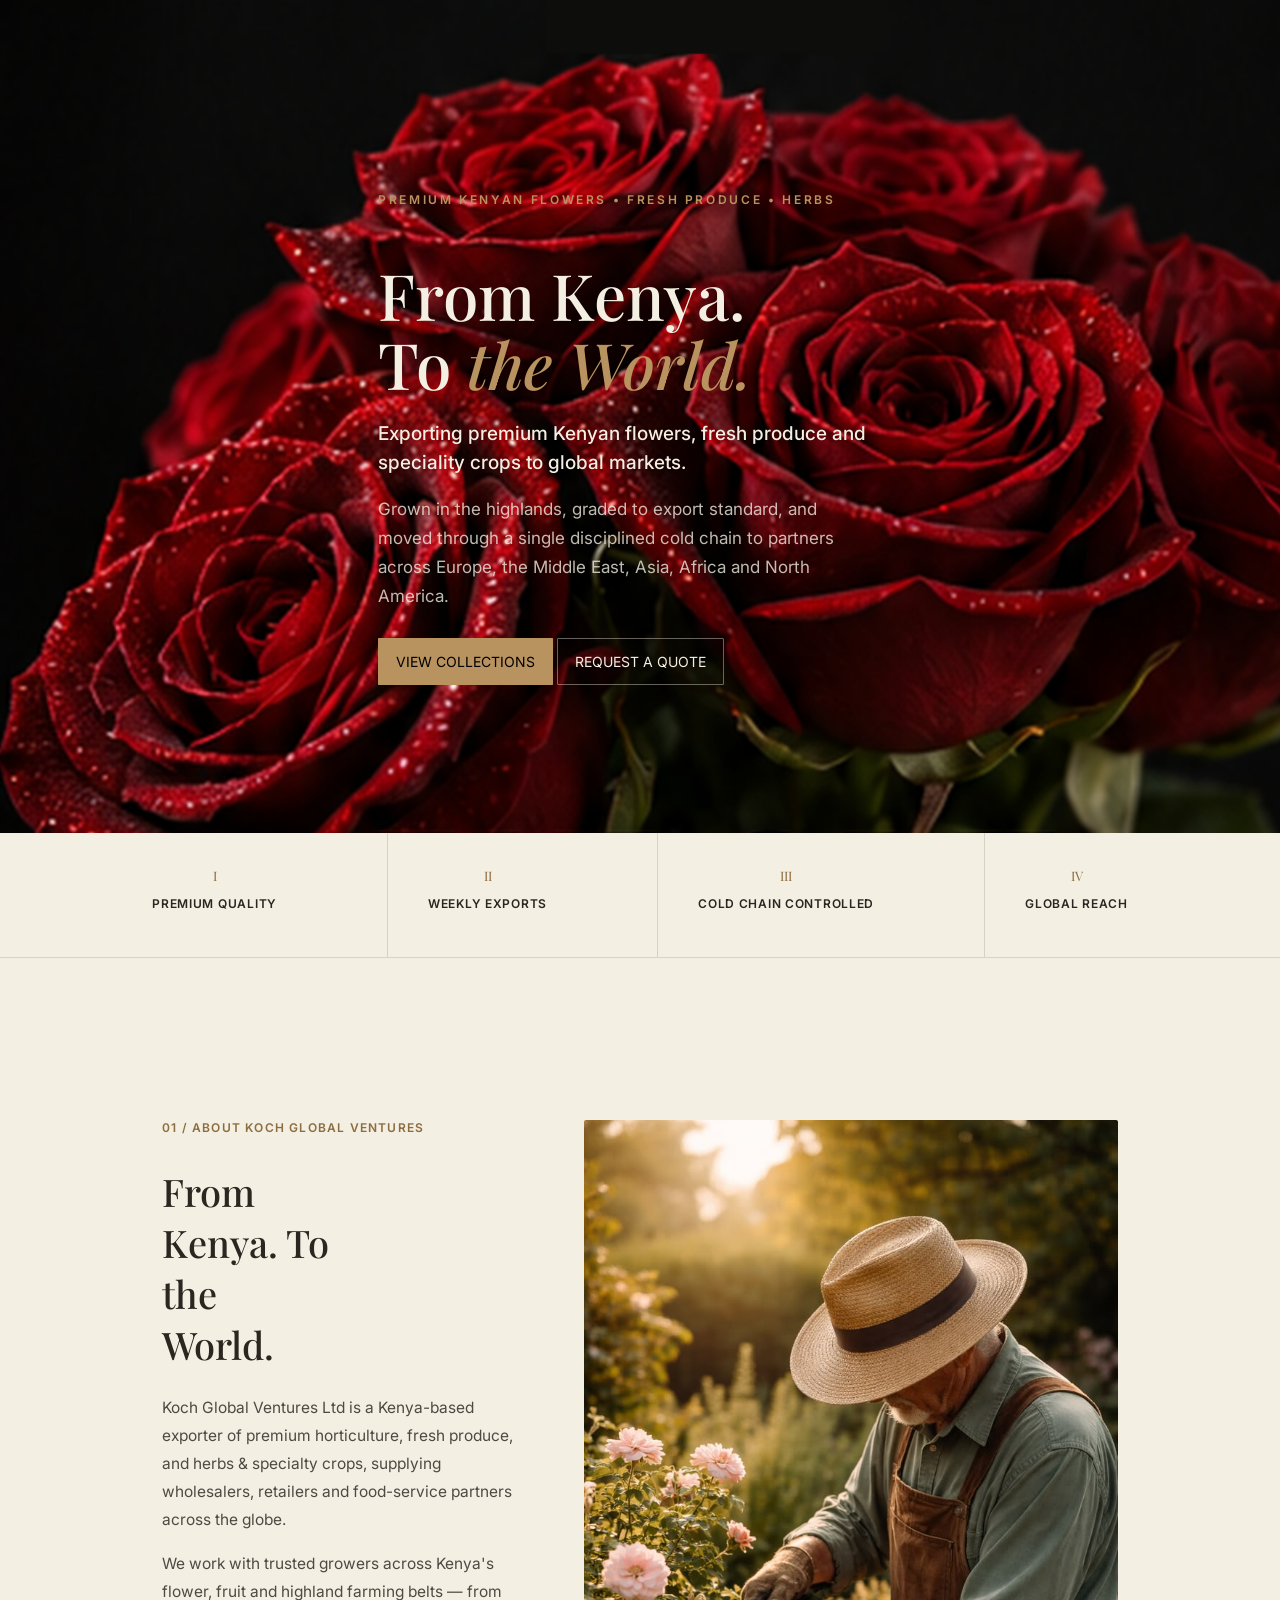
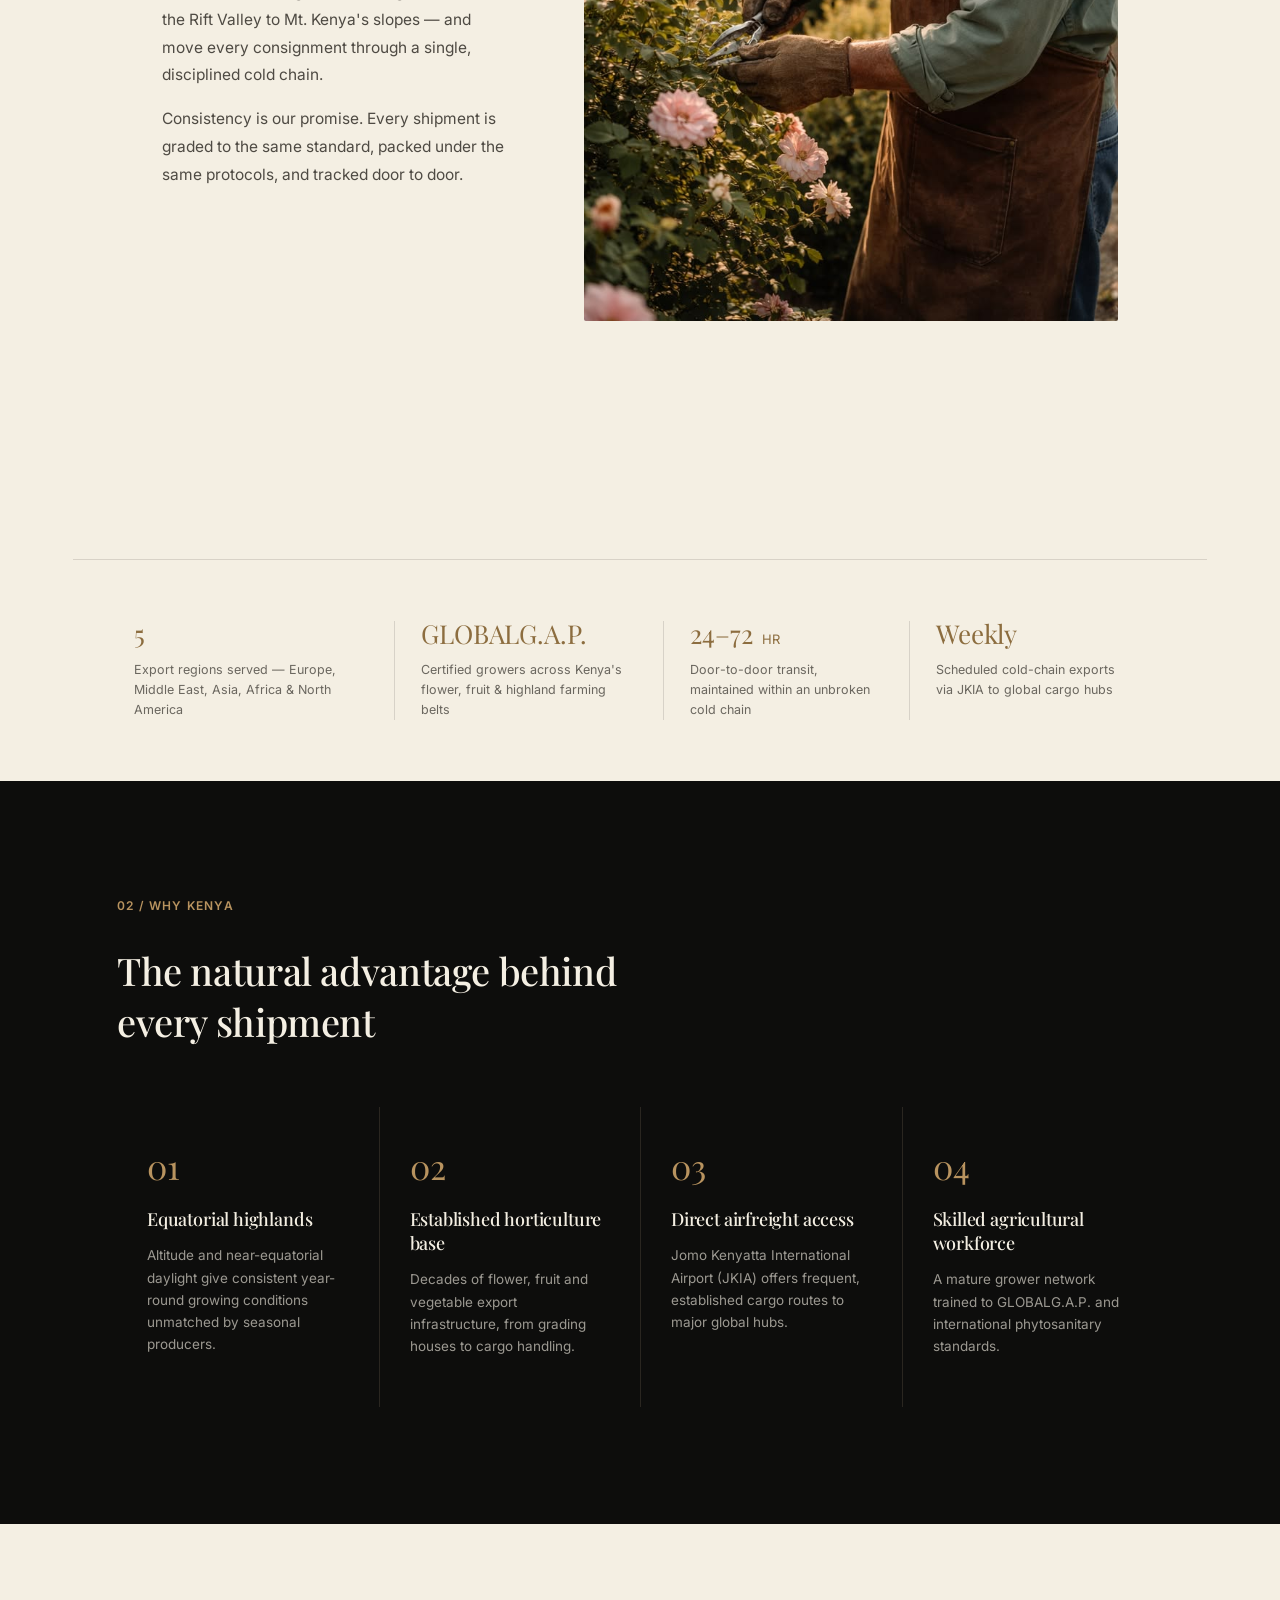
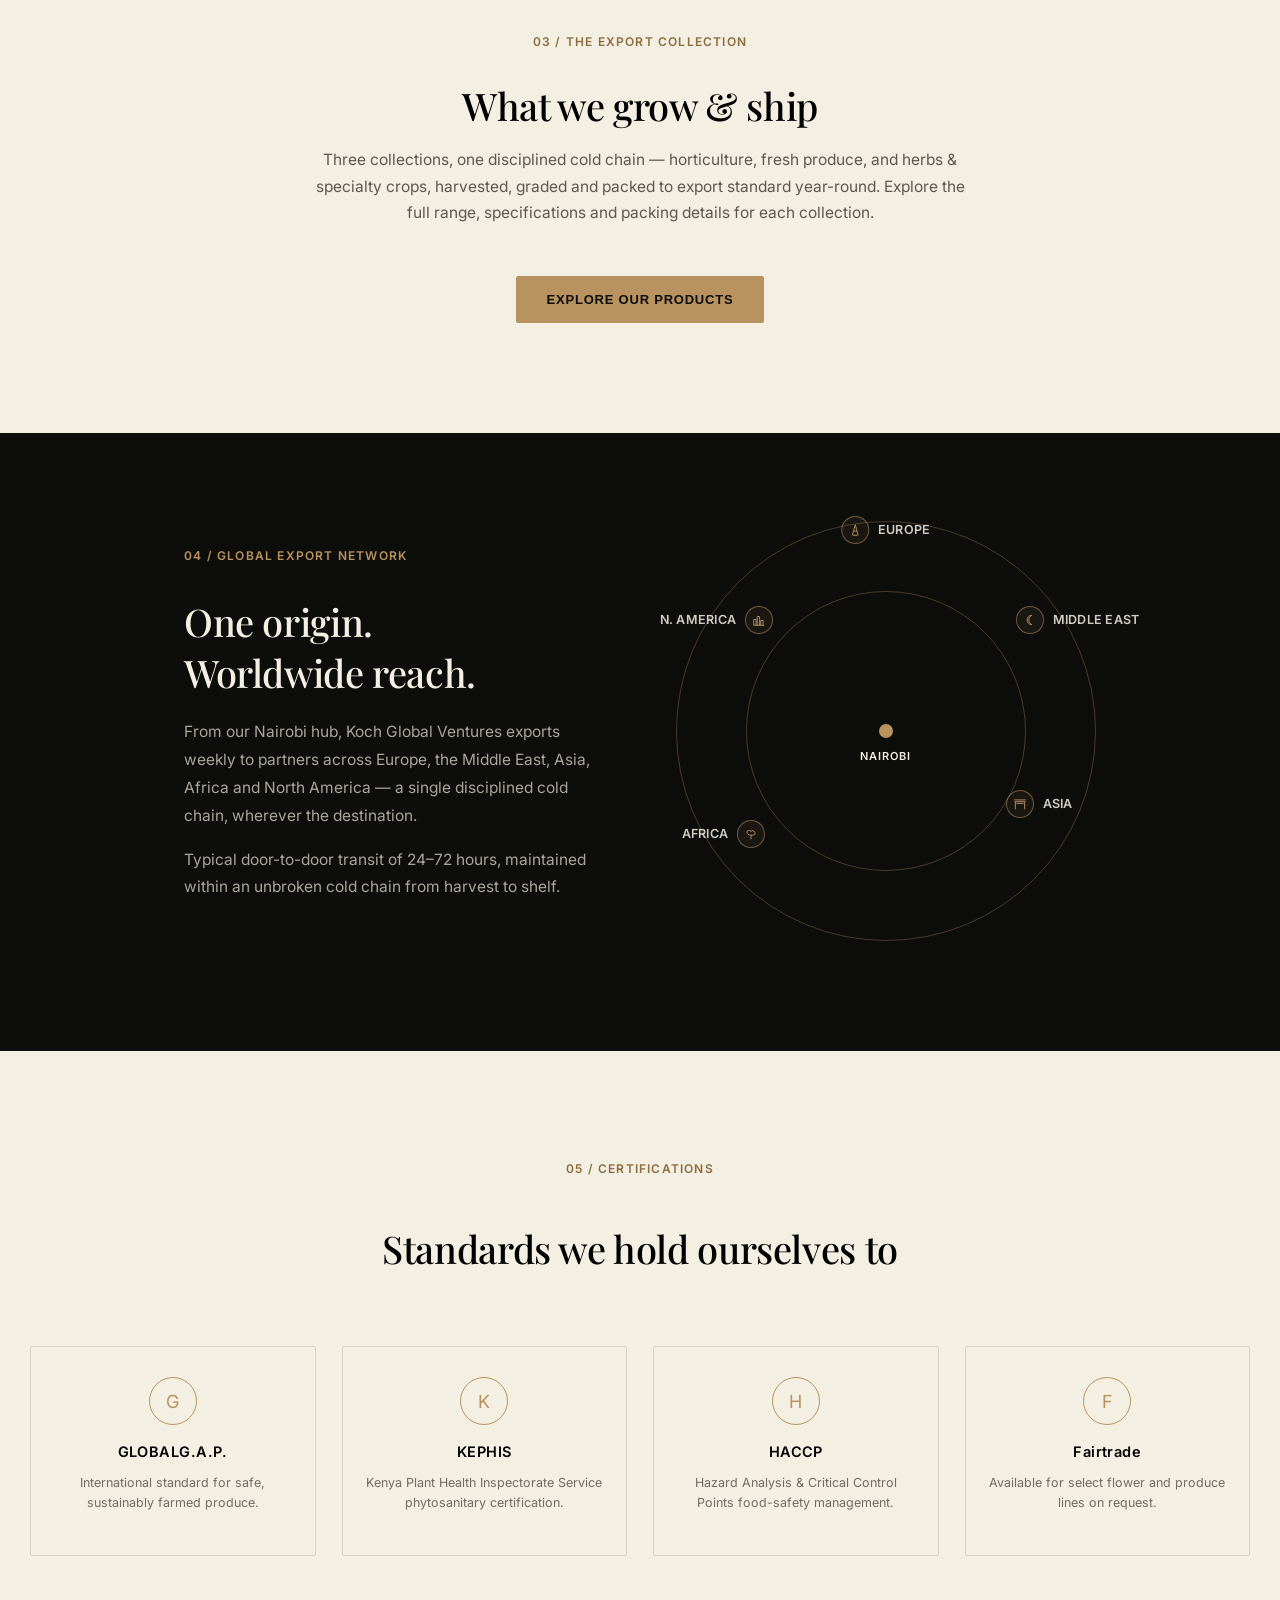
==== index.html @ 509aa8a8 "feat : making section six of the home page adaptive" ====
<!DOCTYPE html>
<html lang="en">
<head>
    <meta charset="UTF-8">
    <meta name="viewport" content="width=device-width, initial-scale=1.0">
    <link rel="preconnect" href="https://fonts.googleapis.com">
    <link href="https://fonts.googleapis.com/css2?family=Playfair+Display:ital,wght@0,400;0,500;0,600;1,400&family=Inter:wght@400;500;600&display=swap" rel="stylesheet">
    <link rel="stylesheet" href="./Sections/HomePageStyles/sectionone.css"/>
    <link rel="stylesheet" href="./Sections/HomePageStyles/sectiontwo.css"/>
    <link rel="stylesheet" href="./Sections/HomePageStyles/sectionthree.css"/>
    <link rel="stylesheet" href="./Sections/HomePageStyles/sectionfour.css"/>
    <link rel="stylesheet" href="./Sections/HomePageStyles/sectionfive.css"/>
    <link rel="stylesheet" href="./Sections/HomePageStyles/sectionsix.css"/>
    <link rel="stylesheet" href="./Sections/HomePageStyles/sectionseven.css"/>
    <link rel="stylesheet" href="./Sections/HomePageStyles/header.css"/>
    <link rel="stylesheet" href="./index.css"/>
    <link rel="icon" type="image/png" href="./Icons/koch_logo.png"/>
    <title>Koch Global Ventures</title>
</head>
<body>
        <!-- <header class="nav-head">
            <div class="nav-header">            
                <div class="nav-title">
                    <img src="./Icons/koch_logo.png" alt="">
                    <span>Koch Global Ventures</span>
                </div>
                
                <nav class="nav-links">
                    <a href="#about">About</a>
                    <a href="">Products</a>
                    <a href="#certifications">Certifications</a>
                    <a href="#contacts">Contact</a>
                </nav>
                <a href="#contact" class="nav-cta">Get in touch</a>
            </div>
        </header> -->
        <section class="section-one" id="about">
            <div class="section-one-intro"  style="background-image: url('./Icons/intro.png');
                background-repeat: no-repeat;background-size: cover; backdrop-filter: blur(10px);"
            >
                <div class="centre-intro-her">                  
                    <div>
                        <p class="description">PREMIUM KENYAN FLOWERS <span>&bull;</span> FRESH PRODUCE <span>&bull;</span> HERBS</p>
                    </div>
                    <div>
                        <h1 class="kenya-world">From Kenya. To <span>the World.</span></h1>
                    </div>
                    <div>
                        <p class="hero-tagline">Exporting premium Kenyan flowers, fresh produce and speciality crops to global markets.</p>
                    </div>
                    <div>
                        <p class="grown-highlands">Grown in the highlands, graded to export standard, and moved through a single disciplined cold chain to partners 
                            across Europe, the Middle East, Asia, Africa and North America.</p>
                    </div>
                    <div>
                        <a class="view-collection" href="./Collection/collection.html">view collections</a>
                        <a class="request-qoute" href="#contacts">request a quote</a>
                    </div>
                </div>
            </div>
            <div class="ventures">
                <div class="ventures-item">
                    <span>I</span>
                    <p>premium quality</p>
                </div>
                
                <div class="ventures-item">
                    <span>II</span>
                    <p>weekly exports</p>
                </div>
                
                <div class="ventures-item">
                    <span>III</span>
                    <p>cold chain controlled</p>
                </div>
                
                <div class="ventures-item">
                    <span>IV</span>
                    <p>global reach</p>
                </div>
            </div>
        </section> 
        
        <section class="section-two">
            <div class="section-two-about">
                <div>
                    <div class="koch-global">01 / ABOUT KOCH GLOBAL VENTURES</div>
                    <h2 class="to-keny-and-world">From Kenya. To the World.</h2>
                    <p class="about-koch">Koch Global Ventures Ltd is a Kenya-based exporter of premium horticulture, fresh produce, and herbs 
                        & specialty crops, supplying wholesalers, retailers and food-service partners across the globe.</p>
                    <p class="about-koch">We work with trusted growers across Kenya's flower, fruit and highland farming belts — from the 
                        Rift Valley to Mt. Kenya's slopes — and move every consignment through a single, disciplined cold chain.</p>
                    <p class="about-koch">Consistency is our promise. Every shipment is graded to the same standard, packed under the same protocols, 
                        and tracked door to door.</p>
                </div>
                <div class="farmer-image">
                    <img src="./Icons/gardener.png" alt="">
                </div>
            </div>
            <div class="section-two-why-kenya">
                <div class="about-item">
                    <span class="number">5</span>
                    <p>Export regions served — Europe, Middle East, Asia, Africa & North America</p>
                </div>
                <div class="about-item">
                    <span class="number">GLOBALG.A.P.</span>
                    <p>Certified growers across Kenya's flower, fruit & highland farming belts</p>
                </div>
                <div class="about-item">
                    <span class="number">24–72 <small>HR</small></span>
                    <p>Door-to-door transit, maintained within an unbroken cold chain</p>
                </div>
                <div class="about-item">
                    <span class="number">Weekly</span>
                    <p>Scheduled cold-chain exports via JKIA to global cargo hubs</p>
                </div>
                <div></div>
            </div>
        </section>

        <section class="section-three">
            <div class="section-three-div">            
                <div class="section-black-one">
                    <div>02 / Why Kenya</div>
                    <h2 class="natural-development">The natural advantage behind every shipment</h2>
                </div>
                <div class="section-black-two">
                    <div class="location-and-items">
                        <div>01</div>
                        <h3>Equatorial highlands</h3>
                        <p>Altitude and near-equatorial daylight give consistent year-round growing conditions unmatched by seasonal producers.</p>
                    </div>
                    
                    <div class="location-and-items">
                        <div>02</div>
                        <h3>Established horticulture base</h3>
                        <p>Decades of flower, fruit and vegetable export infrastructure, from grading houses to cargo handling.</p>
                    </div>
                    
                    <div class="location-and-items">
                        <div>03</div>
                        <h3>Direct airfreight access</h3>
                        <p>Jomo Kenyatta International Airport (JKIA) offers frequent, established cargo routes to major global hubs.</p>
                    </div>
                    
                    <div class="location-and-items">
                        <div>04</div>
                        <h3>Skilled agricultural workforce</h3>
                        <p>A mature grower network trained to GLOBALG.A.P. and international phytosanitary standards.</p>
                    </div>
                </div>
            </div>
        </section>

        <section class="section-four">
            <div class="wrap-four">
                <div>03 / The Export Collection</div>
                <h2>What we grow & ship</h2>
                <p>Three collections, one disciplined cold chain — horticulture, fresh produce, 
                    and herbs & specialty crops, harvested, graded and packed to export standard 
                    year-round. Explore the full range, specifications and packing details 
                    for each collection.</p>
                    
                <button><a href="">explore our products</a></button>
            </div>
        </section>

        <section class="section-five">
            <div class="reach-grid">
                <div class="section-five-part-one">
                    <span>04 / Global Export Network</span>
                    <h2>One origin. Worldwide reach.</h2>
                    <p>From our Nairobi hub, Koch Global Ventures exports weekly to partners across Europe, 
                        the Middle East, Asia, Africa and North America — a single disciplined cold chain, 
                        wherever the destination.</p>
                    <p>Typical door-to-door transit of 24–72 hours, maintained within an unbroken cold 
                        chain from harvest to shelf.</p>
                </div>
                <div class="map-wrap">
                    <div class="map-ring r1"></div>
                    <div class="map-ring r2"></div>
                    <div class="map-hub"></div>
                    <div class="map-hub-label">NAIROBI</div>
                    <div class="map-node" style="top:-5px;left:210px;transform:translateX(-50%);">
                    <span class="ricon"><svg viewBox="0 0 24 24"><path d="M12 3 L7 21 M12 3 L17 21 M9 14 H15 M8 21 H16"/></svg></span>
                    <span>Europe</span>
                    </div>
                    <div class="map-node" style="top:85px;left:340px;">
                    <span class="ricon"><svg viewBox="0 0 24 24"><path d="M15 4a8 8 0 1 0 0 16c-3-1.5-5-4.7-5-8s2-6.5 5-8z"/></svg></span>
                    <span>Middle East</span>
                    </div>
                    <div class="map-node" style="top:269px;left:330px;">
                    <span class="ricon"><svg viewBox="0 0 24 24"><path d="M3 8h18 M4 8v13 M20 8v13 M2 5h20 M6 11h12"/></svg></span>
                    <span>Asia</span>
                    </div>
                    <div class="map-node" style="top:299px;left:6px;flex-direction:row-reverse;">
                    <span class="ricon"><svg viewBox="0 0 24 24"><path d="M12 21v-7 M12 14c-4 0-7-2-7-5s3-4 7-2c4-2 7 1 7 4s-3 3-7 3z"/></svg></span>
                    <span>Africa</span>
                    </div>
                    <div class="map-node" style="top:85px;left:-16px;flex-direction:row-reverse;">
                    <span class="ricon"><svg viewBox="0 0 24 24"><path d="M3 21V11h4v10 M9 21V6h4v15 M15 21V13h4v8 M3 21h18"/></svg></span>
                    <span>N. America</span>
                    </div>
                </div>
                <div class="map-wrap-picture">
                    <img src="./Icons/earth.png" alt="" class="map-wrap">
                </div>
            </div>
        </section>

        <section class="section-six" id="certifications">
            <div class="section-six-wrapper">            
                <div class="certifications">05 / Certifications</div>
                <h2>Standards we hold ourselves to</h2>
                <div class="gkhf">
                    <div class="gkhf-item">
                        <div>G</div>
                        <h3>GLOBALG.A.P.</h3>
                        <p>International standard for safe, 
                            sustainably farmed produce.</p>
                    </div>

                    <div class="gkhf-item">
                        <div>K</div>
                        <h3>KEPHIS</h3>
                        <p>Kenya Plant Health Inspectorate 
                            Service phytosanitary certification.</p>
                    </div>

                    <div class="gkhf-item">
                        <div>H</div>
                        <h3>HACCP</h3>
                        <p>Hazard Analysis & Critical Control 
                            Points food-safety management.</p>
                        </div>

                    <div class="gkhf-item">
                        <div>F</div>
                        <h3>Fairtrade</h3>
                        <p>Available for select flower and 
                            produce lines on request.</p>
                    </div>
                </div>
            </div>
        </section>

        <!-- <section class="section-seven" id="contacts">
            <div class="footer">
                <div class="footer-title">Koch Global Ventures Ltd</div>
                <h2>Let's build a reliable route to your shelf.</h2>
                <p>For pricing, sample orders, or to set up a standing weekly shipment of flowers, fresh 
                    produce or herbs, get in touch with our global export desk.</p>
                <div class="email-phone-office">
                    <div class="epo-item">
                        <span>Email</span>
                        <a href="mailto:logistics@kochgv.com">logistics@kochgv.com</a>
                    </div>
                                        
                    <div class="epo-item">
                        <span>Phone</span>
                        <a href="tel:+254 733 774577">+254 733 774577</a>
                    </div>
                                        
                    <div class="epo-item">
                        <span>Office</span>
                        <a href="https://maps.google.com/maps?q=Nairobi,Kenya" target="_blank">Nairobi, Kenya</a>
                    </div>
                </div>

                <div class="form-entry-footer">
                    <form action="" id="enquiryForm" class="form-filling">
                        <div class="quick-enquiry">QUICK ENQUIRY</div>
                        <div class="form-input">
                            <div>                           
                                <div class="input-data"><input type="text" placeholder="Full name"/></div>
                                <div class="input-data"><input type="text" placeholder="Company"/></div>
                            </div>
                            <div>                            
                                <div class="input-data"><input type="text" placeholder="Email address"/></div>
                                <div class="input-data"><input type="text" placeholder="Product of interest"/></div>
                            </div>
                        </div>
                        <textarea name="" id="" 
                            placeholder="Tell us what you're looking to order — product, volume, destination..."
                        ></textarea>
                        <div><button type="button">send enquiry</button></div>
                    </form>
                </div>

                <div class="social-row">
                    <a href="https://instagram.com/kochglobalventures" aria-label="Instagram" target="_blank" rel="noopener">
                        <svg viewBox="0 0 24 24"><rect x="3" y="3" width="18" height="18" rx="5"/><circle cx="12" cy="12" r="4"/><circle cx="17.2" cy="6.8" r="0.6" fill="currentColor" stroke="none"/></svg>
                    </a>
                    <a href="https://linkedin.com/company/kochglobalventures" aria-label="LinkedIn" target="_blank" rel="noopener">
                        <svg viewBox="0 0 24 24"><rect x="3" y="3" width="18" height="18" rx="2"/><line x1="7.5" y1="10" x2="7.5" y2="17"/><circle cx="7.5" cy="6.8" r="0.9" fill="currentColor" stroke="none"/><path d="M11.5 17v-4.2c0-1.6 1-2.6 2.4-2.6 1.3 0 2.1.9 2.1 2.6V17"/></svg>
                    </a>
                    <a href="https://facebook.com/kochglobalventures" aria-label="Facebook" target="_blank" rel="noopener">
                        <svg viewBox="0 0 24 24"><circle cx="12" cy="12" r="9"/><path d="M14 8.5h-1.5c-1 0-1.5.5-1.5 1.5V11H14l-.4 2.4h-1.6V20"/></svg>
                    </a>
                    <a href="https://wa.me/254733774577" aria-label="WhatsApp" target="_blank" rel="noopener">
                        <svg viewBox="0 0 24 24"><path d="M7 17l-1.2 3L9 19c1 .5 2 .8 3 .8 4.4 0 8-3.6 8-8s-3.6-8-8-8-8 3.6-8 8c0 1.5.4 2.8 1.2 4z"/><path d="M9 8.7c0-.4.3-.7.7-.7h.6c.3 0 .5.2.6.4l.5 1.4c.1.3 0 .5-.1.7l-.5.6c-.1.1-.1.3 0 .4.4.8 1.2 1.6 2 2 .1.1.3.1.4 0l.6-.5c.2-.1.4-.2.7-.1l1.4.5c.2.1.4.3.4.6v.6c0 .4-.3.7-.7.7-3 0-6.6-3.5-6.6-6.6z" fill="currentColor" stroke="none"/></svg>
                    </a>
                </div>

                <div class="footer-ending">
                    <div class="flogo">
                        <img src="./Icons/koch_logo.png" alt="KGV logo">
                        <span>KOCH GLOBAL VENTURES LTD</span>
                    </div>
                    <span>From Kenya. To the World.</span>
                </div>
            </div>
        </section> -->
</body>
</html>
---- Sections/HomePageStyles/sectionone.css ----
.description {
    color: #B8935F;
    font-size: 12px;
    font-weight: 600;
    letter-spacing: 0.22em;
    text-transform: uppercase;
    margin-bottom: 22px;
    font-family: 'Inter', sans-serif;
}

.kenya-world {
    color: #f4efe3;
    font-size: 64px;
    line-height: 1.08;
    font-family: 'Playfair Display', serif;
    font-weight: 500;
    margin-bottom: 22px;
    max-width: 419px;
}
.kenya-world span{
    color: #B8935F;
    font-style: italic;
}

p.hero-tagline{
    font-size: 19px;
    font-weight: 500;
    max-width: 524px;
    margin-bottom: 18px;
    line-height: 1.5;
    color: #f4efe3;
}

.section-one-intro {
    color: white;
    color: white;
    display: flex;
    flex-direction: column;
    align-items: center;
    padding: 180px 0 162px;
    backdrop-filter: blur(10px);
}

.grown-highlands{
    color: rgba(244, 239, 227, 0.78);
    font-size: 17px;
    line-height: 1.7;
    max-width: 482px;
    margin-bottom: 40px;
    font-family: 'Inter', sans-serif;
}

.section-one-intro button{
    padding: 15px 30px;
    font-size: 13px;
    font-weight: 600;
    letter-spacing: 0.06em;
    text-transform: uppercase;
    border-radius: 2px;
    transition: all .2s;
}
.centre-intro-her a{
    text-transform: uppercase;
    font-size: 14px;
    padding-right: 17px;
    padding-left: 17px;
    padding-top: 14px;
    padding-bottom: 14px;
    border-radius: 1px;
}
a.view-collection {
    color: #000;
    background: #B8935F;
    border: 1px solid #B8935F;
}

a.request-qoute {
    color: #f4efe3;
    border: 1px solid rgba(244, 239, 227, 0.4);
    background: transparent;
}
.ventures{
    background: #F4EFE3;
}

.ventures {
    background: #F4EFE3;
    border-bottom: 1px solid rgba(42, 38, 32, 0.14);
    display: flex;
    align-items: center;
    flex-direction: row;
    justify-content: center;
    gap: 70px;
}

.ventures-item{
    padding: 34px 40px;
    text-align: center;
    border-left: 1px solid rgba(42, 38, 32, 0.14);
}
.ventures-item:first-child {
    border-left: none;
}

.ventures-item:last-child {
    /* border-left: none; */
}
.ventures span{
    color: #8C6D3F;
    font-family: 'Playfair Display', serif;
    font-size: 13px;
    display: block;
    margin-bottom: 8px;
}

.ventures p{
    color: #2a2620;
    font-size: 12px;
    font-weight: 600;
    letter-spacing: 0.06em;
    text-transform: uppercase;
}

@media (max-width: 989px){
    .ventures {
        gap: 2px;
    }

    .ventures {
        gap: 2px;
        display: grid;
        grid-template-columns: repeat(2, 1fr);
        border-bottom:none;
    }

    .ventures-item {
        border: 1px solid rgba(42, 38, 32, 0.14);
    }

    .ventures span {
        font-size: 14px;
    }
}

@media (max-width: 862px){
    .section-one-intro{
        padding: 68px 0 86px;
    }

    .kenya-world{
        font-weight: 400;
        font-size: 35px;
    }

    p.hero-tagline{
        font-size: 14px;
        font-weight: 400; 
    }

    .grown-highlands{
        font-size: 14px;
    }

    .description{
        font-size: 12px;
        font-weight: 500;
    }
    
    .centre-intro-her a{
        font-size: 8px;
        padding-right: 11px;
        padding-left: 11px;
        padding-top: 10px;
        padding-bottom: 10px; 
    }

    .ventures-item{
        padding: 17px 23px;
        padding-left: 42px;
    }

    .ventures span{
        margin-bottom: 3px;
    }
    .ventures p{
        font-size: 10px;
        font-weight: 500;
    }
}

@media (max-width:636px){
    .centre-intro-her {
        display: flex;
        flex-direction: column;
        align-items: center;
        max-width: 430px;
    }

    .ventures p {
        font-size: 11px;
    }

    .ventures span {
        font-size: 11px;
    }

    .ventures-item {
        padding: 9px 15px;
        padding-left: 37px;
    }

    p.hero-tagline {
        text-align: center;
    }

    .grown-highlands {
        text-align: center;
    }
}

@media (max-width: 560px) {
    .ventures-item {
        padding: 9px 15px;
        padding-left: 17px;
    }
}
@media (max-width:500px){
    .kenya-world {
        font-size: 23px;
        line-height: 0.08;
        margin-bottom: 16px;
    }

    p.hero-tagline {
        font-size: 10px;
        line-height: 0.5;
    }

    .grown-highlands {
        font-size: 10px;
        margin-bottom: 37px;
    }

    .section-one-intro {
        padding: 49px 0 70px;
    }

    .ventures span {
        font-size: 6px;
    }

    .ventures p {
        font-size: 7px;
    }
}

@media (max-width: 439px){
    .ventures {
        display: grid;
        gap: 2px;
        grid-template-columns: repeat(2, 1fr);
    }

    .ventures-item{
        border-top: 1px solid rgba(42, 38, 32, 0.14);
    }

    .ventures p {
        font-size: 9px;
    }

    .ventures span {
        font-size: 9px;
    }

    .centre-intro-her {
        display: flex;
        flex-direction: column;
        align-items: flex-start;
        max-width: 377px;
    }

    p.hero-tagline {
        text-align: left;
        line-height: 1.5;
    }

    .grown-highlands {
        text-align: left;
    }

    .kenya-world {
        font-size: 25px;
        line-height: 0.08;
        margin-bottom: 21px;
    }

    p.hero-tagline {
        font-size: 13px;
    }

    .grown-highlands {
        font-size: 13px;
        margin-bottom: 38px;
    }

    .centre-intro-her a {
        font-size: 10px;
    }

    .description {
        font-size: 11px;
        text-align: center;
    }
}

@media (max-width:430px){
    .centre-intro-her {
        margin-left: 12px;
    }
}

@media (max-width:394px){
    .centre-intro-her {
        margin-left: 22px;
    }
}

@media (max-width:387px){
    .centre-intro-her {
        margin-right: 17px;
    }
}

@media (max-width:344px){
    .kenya-world{
        text-align: center;
    }

    p.hero-tagline {
        text-align: center;
    }

    .grown-highlands {
        text-align: center;
    }

    .centre-intro-her {
        align-items: center;
    }
}

@media (max-width: 332px){
    .ventures{
        gap: 0;
    }
}

@media (max-width:330px){
    .kenya-world{
        font-size: 20px;
        font-weight: 600;
    }

    .centre-intro-her a {
        font-size: 8px;
    }
}

@media (max-width:328px){
    .ventures-item {
        padding: 3px 14px;
    }
}

@media (max-width:320px){
    .ventures-item {
        padding: 3px 11px;
    }
}

@media (max-width:308px){
    .ventures-item {
        padding: 3px 9px;
    }
}

@media (max-width:300px){
    .ventures-item {
        padding: 3px 6px;
    }
}
---- Sections/HomePageStyles/sectiontwo.css ----
.section-two{
    background: #F4EFE3;
    flex-direction: column;
    align-items: center;
    display: flex;
} 
 .koch-global{
    font-family: 'Inter', sans-serif;
    font-size: 12px;
    font-weight: 600;
    letter-spacing: 0.1em;
    color: #8c6d3f;
    margin-bottom: 16px;
    text-transform: uppercase;

}

h2.to-keny-and-world {
    font-size: 38px;
    margin-bottom: 24px;
    color: #2a2620;
    font-family: 'Playfair Display', serif;
    font-weight: 500;
    max-width: 49%;
}

.section-two-about {
    padding: 162px;
    display: flex;
    justify-content: center;
    background: #F4EFE3;
    gap: 71px;
}

.about-koch {
    font-size: 15.5px;
    line-height: 1.8;
    color: rgba(42, 38, 32, 0.82);
    margin-bottom: 16px;
    max-width: 484px;
}

.section-two-why-kenya {
    gap: 0;
    margin-top: 72px;
    border-top: 1px solid rgba(42, 38, 32, 0.14);;
    display: flex;
    padding: 61px;
    justify-content: center;
    max-width: 79%;
    flex-direction: row;
}

.section-two-why-kenya  p{
    font-size: 12.5px;
    line-height: 1.6;
    color: rgba(42, 38, 32, 0.68);
    margin-bottom: 0;
}

span.number{
    font-family: 'Playfair Display', serif;
    font-size: 26px;
    color: var(--gold-deep);
    margin-bottom: 10px;
    line-height: 1;
}

.farmer-image img{
    width: 100%;
    border-radius: 2px;
    object-fit: cover;
}

span.number {
    font-family: 'Playfair Display', serif;
    font-size: 26px;
    color: #8C6D3F;
    margin-bottom: 10px;
    line-height: 1;
}

.section-two-why-kenya p{
    font-size: 12.5px;
    line-height: 1.6;
    color: rgba(42, 38, 32, 0.68);
    margin-bottom: 0;
}

.about-item {
    max-width: 326px;
    padding: 0 26px;
    border-left: 1px solid rgba(42, 38, 32, 0.14);
}

.about-item:first-child {
    border-left: none;
    padding-left: 0;
}

.about-item small{
    color:#8C6D3F;
    font-size: 13px;
    font-family: 'Inter', sans-serif;
    margin-left: 3px;
}

@media (max-width: 1186px){
    .section-two-about{
        padding: 129px;
    }
}
@media (max-width: 1170px){
    .section-two-about{
        padding: 95px;
    }

    .section-two-why-kenya{
        margin-top: -10px;
        padding: 27px;
        max-width: 86%;
        margin-bottom: 35px;
    }

    h2.to-keny-and-world{
        font-size: 28px;
    }
}

@media (max-width: 931px){
    .section-two-about {
        padding: 69px;
    }
}

@media (max-width: 874px){
    .section-two-about {
        padding: 50px;
    }
}

@media (max-width :863px){
    h2.to-keny-and-world {
        font-size: 21px;
    }

    .about-koch{
        font-size: 14px;
    }

    .farmer-image img{
        width: 100%;
        margin-right: -323px;
    }

    span.number {
        font-size: 18px;
        margin-bottom: 6px;
        line-height: 0;
    }

    .section-two-about {
        gap: 6px;
    }
}

@media (max-width: 666px){
    .section-two-about {
        flex-direction: column;
    }
    h2.to-keny-and-world{
        max-width: 71%;
    }

    .about-koch{
        max-width: 533px;
    }

    .section-two-why-kenya {
        display: grid;
        grid-template-columns: repeat(2, 1fr);
    }

    .about-item {
        border-bottom: 1px solid rgba(42, 38, 32, 0.14);
        padding: 17px;
        border-left: 1px solid rgba(42, 38, 32, 0.14);
    }

    .about-item:first-child {
        border-left: 1px solid rgba(42, 38, 32, 0.14);
        padding: 17px;
    }
}

@media (max-width:620px){
    .farmer-image img {
        width: 100%;
        height: 510px;
    }
}

@media (max-width:563px){
    h2.to-keny-and-world {
        max-width: 56%;
    }

    .about-koch {
        max-width: 753px;
    }
}

@media (max-width:500px){
    .about-koch, .section-two-why-kenya p {
        font-size: 10px;
    }

    h2.to-keny-and-world {
        max-width: 74%;
        font-size: 23px;
    }

    span.number {
        font-size: 15px;
    }

    .about-item {
        padding: 9px;
    }
}

@media (max-width:438px){
    .about-koch {
        font-size: 13px;
    }

    .section-two-about {
        padding: 29px;
    }

    .farmer-image img {
        width: 91%;
        height: 334px;
        margin-right: 0;
    }

    .farmer-image {
        align-items: center;
        display: flex;
        flex-direction: column;
    }
    .section-two-why-kenya p{
        font-size: 12px;
    }
}

@media (max-width:438px){
    .section-two-why-kenya {
        padding: 11px;
        max-width: 70%;
    }
}

@media (max-width:372px){
    .about-item {
        border: 1px solid rgba(42, 38, 32, 0.14);
    }

    .section-two-why-kenya {
        padding: 0px;
        max-width: 100%;
    }
}

@media (max-width:350px){
    .koch-global{
        font-size: 11px;
    }

    h2.to-keny-and-world {
        max-width: 73%;
        font-size: 22px;
    }
}
---- Sections/HomePageStyles/sectionthree.css ----
.section-three {
    display: flex;
    flex-direction: column;
    align-items: center;
    background: #0D0D0C;
    color: #F4EFE3;
}

.section-black-two {
    display: grid;
    grid-template-columns: repeat(4, 1fr);
    background: rgba(244, 239, 227, 0.16);
    font-family: 'Inter', sans-serif;
    margin-top: 60px;;
}

.section-three-div{
    max-width: 1180px;
    margin: 0 auto;
    padding: 117px;
}

.section-black-one div{
    color: #B8935F;
    font-family: 'Inter', sans-serif;
    font-size: 12px;
    font-weight: 600;
    letter-spacing: 0.1em;
    margin-bottom: 16px;
    text-transform: uppercase;
}

.section-black-one h2{
    color: #F4EFE3;
    font-family: 'Playfair Display', serif;
    font-size: 38px;
    letter-spacing: -0.01em;
    font-weight: 500;
    max-width: 500px;
}

.location-and-items {
    padding: 36px 30px;
    background: #0D0D0C;;
}

.location-and-items div{
    font-family: 'Playfair Display', serif;
    font-size: 34px;
    color:#B8935F;
    margin-bottom: 18px;
}
.location-and-items h3{
    font-family: 'Playfair Display', serif;
    font-weight: 500;
    letter-spacing: -0.01em;
    color: #F4EFE3;
    margin-bottom: 10px;
    font-size: 18px;
}
.location-and-items p{
    font-size: 13.5px;
    line-height: 1.65;
    color: rgba(244, 239, 227, 0.62);
}

.location-and-items:first-child{
    border-left: none;
}
.location-and-items:last-child{
    border-right: none;
}
.location-and-items {
    border-left: 1px solid rgba(42, 38, 32, 77);
}

@media (max-width: 1170px){
    .section-black-one h2 {
        font-size: 28px;
    }

    .section-three-div {
        padding: 86px;
    }
}

@media (max-width: 935px){
    .section-three-div{
        max-width: 755px;
        margin-top: 63px;
        margin-bottom: 63px;
    }

        .section-three-div {
        padding: 60px;
    }
}

@media (max-width: 920px){
    .section-three-div{
        max-width: 755px;
        margin-top: -23px;
        margin-bottom: -23px;
    }
}

@media (max-width: 863px) {
    .section-black-one h2 {
        font-size: 21px;
    }

    .section-black-two{
        margin-top: 27px;
    }

    .location-and-items h3{
        font-size: 15px;
    }

    .location-and-items div {
        font-size: 18px;
    }

    .location-and-items p {
        font-size: 12.5px;
    }
}

@media (max-width:821px){
    .section-three-div {
        padding: 49px;
    }
}

@media (max-width:666px){
    .section-black-two {
        grid-template-columns: repeat(2, 1fr);
    }
    .location-and-items{
        border: none;
    }
}

@media (max-width:515px){
    .location-and-items {
        padding: 0px 7px;
    }
}
@media (max-width:500px){
    .section-black-one h2 {
        font-size: 23px;
    }

    .location-and-items p{
        font-size: 10px;
    }

    .location-and-items h3 {
        font-size: 13px;
    }
}

@media (max-width:438px){
    .location-and-items p{
        font-size: 13px;
    }

    .section-three-div {
        padding: 27px;
    }

    .section-three-div {
        margin-top: 10px;
        margin-bottom: 11px;
    }
}
---- Sections/HomePageStyles/sectionfour.css ----
.section-four {
    background: #F4EFE3;
    text-align: center;
    padding: 110px 0;
}

.wrap-four div{
    font-family: 'Inter', sans-serif;
    font-size: 12px;
    font-weight: 600;
    letter-spacing: 0.1em;
    color: #8C6D3F;
    margin-bottom: 16px;
    text-transform: uppercase;
}
.wrap-four h2{
    font-size: 38px;
    margin-bottom: 16px;
    font-family: 'Playfair Display', serif;
    font-weight: 500;
    letter-spacing: -0.01em;
}
.wrap-four p{
    font-size: 15.5px;
    color: rgba(42, 38, 32, 0.75);
    line-height: 1.7;
}
.wrap-four button{
    cursor: pointer;
    margin-top: 34px;
    display: inline-block;
    padding: 15px 30px;
    font-size: 13px;
    font-weight: 600;
    letter-spacing: 0.06em;
    text-transform: uppercase;
    border-radius: 2px;
    transition: all .2s;
    background: #B8935F;
    color: #0D0D0C;
    border: 1px solid #B8935F;
}

.wrap-four a{
    text-decoration: none;
    color: #0D0D0C;
}

.wrap-four{
    max-width: 664px;
    margin: 0 auto;
    padding: 0 40px;
}

@media (max-width:1035px){
    .section-four {
        padding: 67px 0;
    }
}

@media (max-width:1035px){
    .section-four {
        padding: 53px 0;
    }
}

@media (max-width:863px){
    .wrap-four h2 {
        font-size: 21px;
    }

    .wrap-four p {
        font-size: 14px;
        line-height: 1.8;
    }

    .wrap-four a {
        font-size: 8px;

    }
    
    .wrap-four button{       
        padding-right: 11px;
        padding-left: 11px;
        padding-top: 10px;
        padding-bottom: 10px;
    }
}

@media (max-width:500px){
    .wrap-four p {
        font-size: 10px;
    }

    .wrap-four h2 {
        font-size: 23px;
    }
}

@media (max-width:438px){
    .wrap-four p {
        font-size: 13px;
    }

    .wrap-four a {
        font-size: 10px;
    }
}

@media (max-width: 330px) {
    .wrap-four a {
        font-size: 8px;
    }
}
---- Sections/HomePageStyles/sectionfive.css ----
.section-five {
    background: #0D0D0C;
    color: #F4EFE3;
    padding: 110px 0;
}

.map-wrap-picture {
    display: none;
}
.section-five span{
    color:#B8935F;
    font-family: 'Inter';
    font-size: 12px;
    font-weight: 600;
    letter-spacing: 0.1em;
    margin-bottom: 16px;
    text-transform: uppercase;
}

.section-five-part-one {
    max-width: 507px;
}

.section-five h2{
    font-size: 38px;
    margin-bottom: 20px;
    color: #F4EFE3;
    font-family: 'Playfair Display', serif;
    font-weight: 500;
    letter-spacing: -0.01em;
    max-width: 339px;
}
.section-five p{
    font-size: 15.5px;
    line-height: 1.8;
    color: rgba(244, 239, 227, 0.68);
    margin-bottom: 16px;
}
.reach-grid{
    max-width: 1180px;
    margin: 0 auto;
    padding: 0 40px;
}

.reach-grid{display:grid;grid-template-columns:1fr 1fr;gap:70px;align-items:center;}
.reach-grid h2{font-size:38px;margin-bottom:20px;color:#F4EFE3;}
.reach-grid p{font-size:15.5px;line-height:1.8;color:rgba(244,239,227,0.68);margin-bottom:16px;}
.map-wrap{position:relative;width:420px;height:420px;max-width:100%;margin:0 auto;}
.map-ring{position:absolute;border:1px solid rgba(184,147,95,0.35);border-radius:50%;}
.map-ring.r1{inset:0;}
.map-ring.r2{inset:70px;}
.map-hub{
    position:absolute;top:210px;left:210px;transform:translate(-50%,-50%);
    width:14px;height:14px;background:#B8935F;border-radius:50%;
  }

.map-hub-label{
    position:absolute;top:228px;left:210px;transform:translate(-50%,0);
    font-size:11px;font-weight:600;letter-spacing:0.08em;color:#F4EFE3;white-space:nowrap;
  }

.map-node{position:absolute;display:flex;align-items:center;gap:9px;white-space:nowrap;}
.map-node .dot{width:8px;height:8px;background:#B8935F;;border-radius:50%;flex-shrink:0;}
.map-node .ricon{
    width:26px;height:26px;border-radius:50%;border:1px solid rgba(184,147,95,0.55);
    display:flex;align-items:center;justify-content:center;flex-shrink:0;background:rgba(184,147,95,0.08);
}
.map-node .ricon svg{width:14px;height:14px;stroke:#B8935F;;fill:none;stroke-width:1.6;}
.map-node span{font-size:12.5px;color:rgba(244,239,227,0.85);letter-spacing:0.02em;}
.map-line{position:absolute;background:rgba(184,147,95,0.4);height:1px;transform-origin:left center;}


@media (max-width: 1443px) {
    .reach-grid {
        max-width: 1109px;
        margin: 0 auto;
        padding: 0;
    }
}

@media (max-width: 1349px) {
    .section-five {
        padding-top: 88px;
            padding-right: 0;
        padding-left: 0;
        margin: 0;
    }

    .reach-grid {
        max-width: 1029px;
    }
}

@media (max-width: 1302px) {
    .reach-grid {
        max-width: 912px;
    }

    .section-five-part-one {
        max-width: 517px;
    }
}

@media (max-width:1192px){
    .reach-grid {
        max-width: 880px;
    }
}

@media (max-width:1205px) {
    .reach-grid h2 {
        font-size: 28px;
    }

    .reach-grid {
        max-width: 979px;
        margin-left: 138px;
        display: flex;
        flex-direction: row;
        justify-content: center;
        align-items: center;
        gap: 0px
    }
}

@media (max-width:1170px) {
    .reach-grid h2 {
        font-size: 28px;
    }

    .reach-grid {
        max-width: 959px;
        margin: 0;
        display: flex;
        flex-direction: row;
        align-items: stretch;
        gap: 0px;
        padding: 95px;
        padding-top: 13px;
        padding-bottom: 13px;
    }

    .section-five-part-one {
        max-width: 548px;
    }

    .section-five{
        display: flex;
        flex-direction: column;
        align-items: center;
    }
}


@media (max-width:1139px){
    .reach-grid {
        max-width: 920px;
    }

    .map-wrap {
        display: none;
    }

    .map-wrap-picture{
        display: block;
    }

    .map-wrap-picture img{
        display: block;
        object-fit: contain;
    }
}

@media (max-width:1136px){
    .reach-grid {
        max-width: 920px;
    }
}


@media (max-width:970px) {
    .reach-grid {
        flex-direction: column;
    }

    .section-five-part-one {
        max-width: 668px;
        display: flex;
        flex-direction: column;
        align-items: center;
    }

    .reach-grid h2 {
        font-size: 38px;
        text-align: center;
        max-width: 388px;
    }

    .reach-grid p {
        font-size: 15.5px;
        line-height: 1.8;
        color: rgba(244, 239, 227, 0.68);
        margin-bottom: 16px;
        text-align: center;
    }
}


@media (max-width: 863px){
    .reach-grid h2 {
        font-size: 21px;
    }

    .reach-grid p {
        font-size: 14px;
        line-height: 1.8;
    }

    .map-wrap{
        display: block;
        margin-top: 29px;
    }

    .map-wrap-picture img{
        display: none;
    }

    .map-node span {
        font-size: 10.5px;
    }

    .reach-grid {
        flex-direction: column;
        padding: 41px;
        padding-top: 0;
        padding-bottom: 0;
        margin-bottom: -71px;
    }
}

@media (max-width:612px){
    .map-wrap-picture img {
        display: block;
        object-fit: contain;
    }
    
    .map-wrap{
        display: none;
    }
}

@media (max-width:500px){
    .reach-grid p {
        font-size: 10px;
    }

    .reach-grid h2{
        font-size: 23px;
    }
}

@media (max-width:439px){
    .reach-grid p {
        font-size: 13px;
    }
}

@media (max-width:360px){
    .reach-grid {
        margin-bottom: -114px;
    }

    .map-wrap {
        margin-top: -34px;
    }

    .section-five span{
        text-align: center;
    }
}

@media (max-width:320px){
    .reach-grid {
        margin-bottom: -165px;
    }

    .section-five {
        padding-top: 44px;
    }

    .map-wrap {
        margin-top: -79px;
    }
}
---- Sections/HomePageStyles/sectionsix.css ----
.section-six-wrapper{
    display: flex;
    flex-direction: column;
    align-items: center;
    background: #F4EFE3;
    max-width: 1220px;
}

.section-six{
    background: #F4EFE3;
    padding: 110px 0;
    display: flex;
    flex-direction: column;
    align-items: center;
}
.certifications{
    font-family: 'Inter', sans-serif;
    font-size: 12px;
    font-weight: 600;
    letter-spacing: 0.1em;
    color: #8C6D3F;
    margin-bottom: 16px;
    text-transform: uppercase;
}
.section-six-wrapper h2{
    font-size: 38px;
    margin-bottom: 16px;
    font-family: 'Playfair Display', serif;
    font-weight: 500;
    letter-spacing: -0.01em;
}
.gkhf {
    display: grid;
    grid-template-columns: repeat(4, 1fr);
    gap: 26px;
    margin-top: 56px;
}

.gkhf-item {
    border: 1px solid rgba(42, 38, 32, 0.14);
    padding: 30px 22px;
    text-align: center;
    border-radius: 2px;
}

.gkhf-item div{
    width: 46px;
    height: 46px;
    border: 1px solid #B8935F;
    border-radius: 50%;
    display: flex;
    align-items: center;
    justify-content: center;
    margin: 0 auto 18px;
    color: #B8935F;
    font-size: 18px;
}
.gkhf-item h3{
    font-size: 14.5px;
    margin-bottom: 8px;
    font-weight: 600;
    font-family: 'Inter', sans-serif;
    letter-spacing: 0.03em;
}
.gkhf-item p{
    font-size: 12.5px;
    color: rgba(42, 38, 32, 0.65);
    line-height: 1.6;
}

@media (max-width:1228px){
    .gkhf {
        grid-template-columns: repeat(2, 1fr);
    }
}
@media (max-width:1000px){
    .section-six-wrapper{
        margin-top: -77px;
    }
}
@media (max-width:960px){
    .gkhf-item{
        padding: 10px;
        width: 79%;
        gap: 10px;
    }

    .gkhf {
        grid-template-columns: repeat(2, 1fr);
        justify-items: center;
        gap: 21px;
        margin-top: 17px;
        max-width: 646px;
    }

    .certifications {
        margin-bottom: -17px;
    }
}

@media (max-width:863px){
    .section-six-wrapper h2 {
        font-size: 21px;
        margin-top: 32px;
    }

    .section-six-wrapper {
        margin-bottom: -55px;
    }
    .gkhf-item h3{
        font-size: 12.5px;
    }
    .gkhf-item p {
        font-size: 12px;
    }

    .gkhf-item div {
        width: 36px;
        height: 36px;
        font-size: 10px;
    }

    .gkhf-item {
        padding: 5px;
    }
}

@media (max-width:500px){
    .gkhf-item {
        width: 94%;
    }

    .gkhf {
        gap: 13px;
        padding: 51px;
        grid-template-columns: repeat(2, 0.5fr);
        margin-top: -29px;
    }

    .gkhf-item div {
        width: 29px;
        height: 29px;
        font-size: 14px;
    }

    .section-six-wrapper h2 {
        font-size: 23px;
        text-align: center;
        max-width: 243px;
    }
}

@media (max-width:438px){
    .section-six-wrapper {
        margin-bottom: -100px;
    }
}

@media (max-width:340px){
    .gkhf {
        padding: 29px;
    }
}
---- Sections/HomePageStyles/sectionseven.css ----
.section-seven{
    background: #0D0D0C;
    color: #F4EFE3;
    text-align: center;
    padding: 130px 0 60px;
}

.footer{
    max-width: 1180px;
    margin: 0 auto;
    padding: 0 40px;
}
.footer-title{
    font-family: 'Inter', sans-serif;
    font-size: 11px;
    font-weight: 600;
    letter-spacing: 0.16em;
    text-transform: uppercase;
    color: #B8935F;
}

.footer h2{
    font-family: 'Playfair Display', serif;
    font-weight: 500;
    letter-spacing: -0.01em;
    font-size: 42px;
    max-width: 640px;
    margin: 0 auto 20px;
    color: #F4EFE3;
}


.footer p{
    font-size: 15.5px;
    color: rgba(244, 239, 227, 0.65);
    max-width: 520px;
    margin: 0 auto 44px;
    line-height: 1.7;
}

.email-phone-office{
    display: flex;
    flex-direction: row;
    justify-content: center;
    gap: 53px;
    margin-bottom: 60px;
}

.epo-item {
    display: flex;
    margin-bottom: 10px;
    font-size: 15px;
    color: #F4EFE3;
    flex-direction: column;
}

.epo-item a{
    text-decoration: none;
    color: #F4EFE3;
}

.epo-item span {
    font-family: 'Inter', sans-serif;
    font-weight: 600;
    letter-spacing: 0.16em;
    text-transform: uppercase;
}

.form-entry-footer {
    max-width: 560px;
    margin: 0 auto 60px;
    border-top: 1px solid rgba(244, 239, 227, 0.16);
    border-bottom: 1px solid rgba(244, 239, 227, 0.16);
    padding: 44px 0 48px;
}

.quick-enquiry {
    margin-bottom: 22px;
    text-align: center;
    font-family: 'Inter', sans-serif;
    font-size: 12px;
    font-weight: 600;
    letter-spacing: 0.1em;
    color: #8C6D3F;
    text-transform: uppercase;
}

.form-input{
    display: grid;
    grid-template-columns: 1fr 1fr;
    gap: 45px;
    margin-bottom: 14px;
}
.input-data input, .form-filling textarea{
    width: 100%;
    background: transparent;
    border: 1px solid rgba(244, 239, 227, 0.28);
    color: #F4EFE3;
    padding: 13px 14px;
    font-family: 'Inter', sans-serif;
    font-size: 13.5px;
    border-radius: 2px;
    resize: vertical;
}

.form-filling {
    padding: 15px 30px;
    font-size: 13px;
    font-weight: 600;
    letter-spacing: 0.06em;
    text-transform: uppercase;
    border-radius: 2px;
    transition: all .2s;
    color: #0D0D0C;
}

.form-filling button{
    display: inline-block;
    padding: 15px 30px;
    font-size: 13px;
    font-weight: 600;
    letter-spacing: 0.06em;
    text-transform: uppercase;
    border-radius: 2px;
    transition: all .2s;
    border: none;
    cursor: pointer;
    background: #B8935F;
    color: #0D0D0C;
    margin-top: 17px;
}

.form-input div{
    display: flex;
    flex-direction: column;
    gap: 12px;

}

.social-row {
    display: flex;
    justify-content: center;
    gap: 18px;
    margin-bottom: 56px;
}

.social-row a{
    width: 40px;
    height: 40px;
    border: 1px solid rgba(244, 239, 227, 0.28);
    border-radius: 50%;
    display: flex;
    align-items: center;
    justify-content: center;
    color: #F4EFE3;
    transition: all .2s;
    text-decoration: none;
}

.social-row svg {
    width: 17px;
    height: 17px;
    stroke: currentColor;
    fill: none;
    stroke-width: 1.5;
}

.footer-ending{
    border-top: 1px solid rgba(244, 239, 227, 0.16);
    padding-top: 30px;
    display: flex;
    justify-content: space-between;
    align-items: center;
    flex-wrap: wrap;
    gap: 14px;
    font-size: 12px;
    color: rgba(244, 239, 227, 0.5);
    letter-spacing: 0.04em;
}

.footer-ending .flogo {
    display: flex;
    align-items: center;
    gap: 10px;
}

.footer-ending .flogo img {
    height: 22px;
    width: 22px;
    object-fit: contain;
}
.flogo img {
    display: block;
    max-width: 100%;
}
---- Sections/HomePageStyles/header.css ----
header.nav-head{
    position: fixed;
    top: 0;
    left: 0;
    right: 0;
    z-index: 50;
    background: rgba(13, 13, 12, 0.88);
    backdrop-filter: blur(6px);
    border-bottom: 1px solid rgba(244, 239, 227, 0.16);
}

div.nav-header{
    max-width: 1180px;
    margin: 0 auto;
    padding: 0 40px;
    height: 72px;
    display: flex;
    align-items: center;
    justify-content: space-between;
}

div.nav-title {
    display: flex;
    align-items: center;
    gap: 12px;
}

div.nav-title img{
    height: 34px;
    width: 34px;
    object-fit: contain;
}

div.nav-title span{
    color: #F4EFE3;
    font-size: 13px;
    font-weight: 600;
    letter-spacing: 0.08em;
    text-transform: uppercase;
}

.nav-links{
    display: flex;
    align-items: center;
    gap: 34px;
}
.nav-links a{
    color: rgba(244, 239, 227, 0.75);
    font-size: 13px;
    font-weight: 500;
    letter-spacing: 0.02em;
    transition: color .2s;
    text-decoration: none;
}
.nav-links a:hover{
    color: #B8935F !important;
}

.nav-cta {
    border: 1px solid #B8935F;
    color: #B8935F !important;
    padding: 9px 20px;
    font-size: 12px;
    font-weight: 600;
    letter-spacing: 0.06em;
    text-transform: uppercase;
    border-radius: 2px;
    transition: all .2s;
}
---- index.css ----
body {
    margin: 0 auto;
    font-family: 'Inter', sans-serif;
    padding: 0;
    box-sizing: border-box;
}
a{
    text-decoration: none;
    cursor: pointer;
}

section {
    /* padding: 110px 0; */
    /* background: #F4EFE3; */
}

html{
    scroll-behavior: smooth;
}

button{
    cursor: pointer;
}
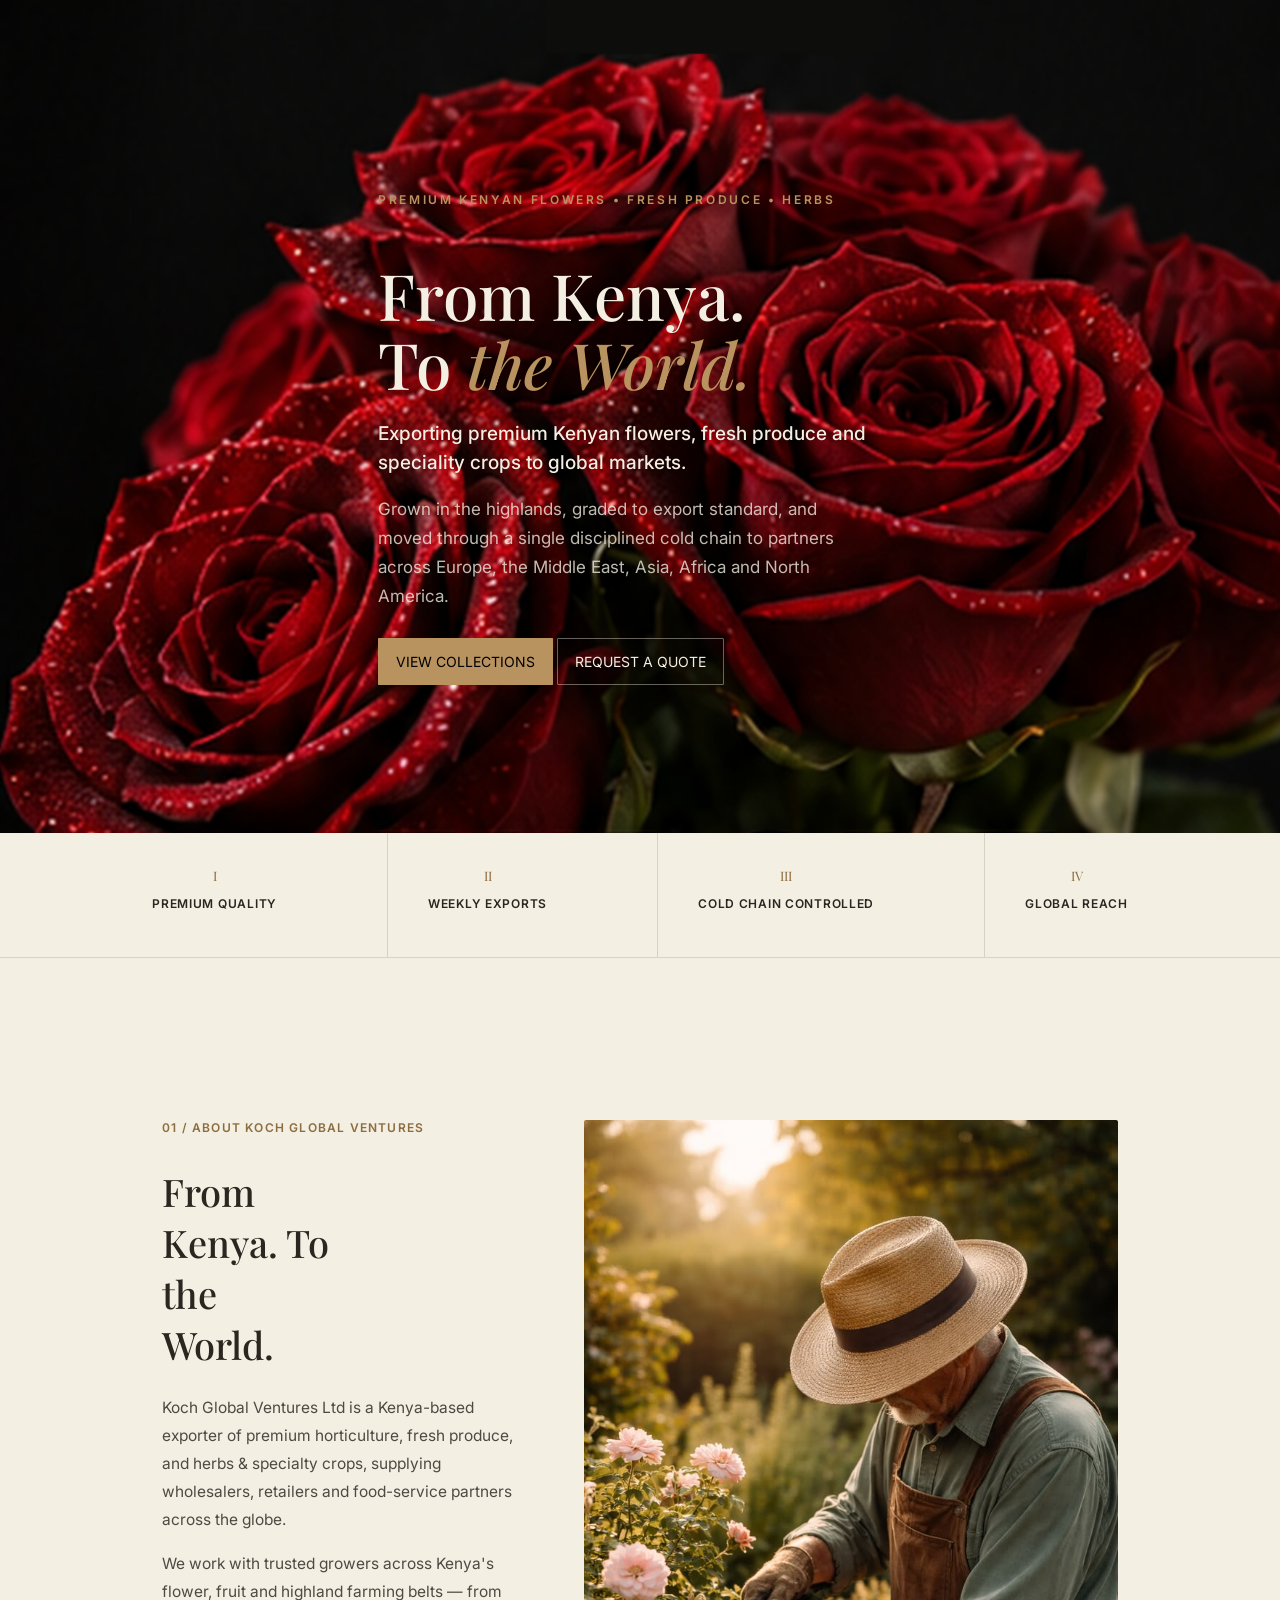
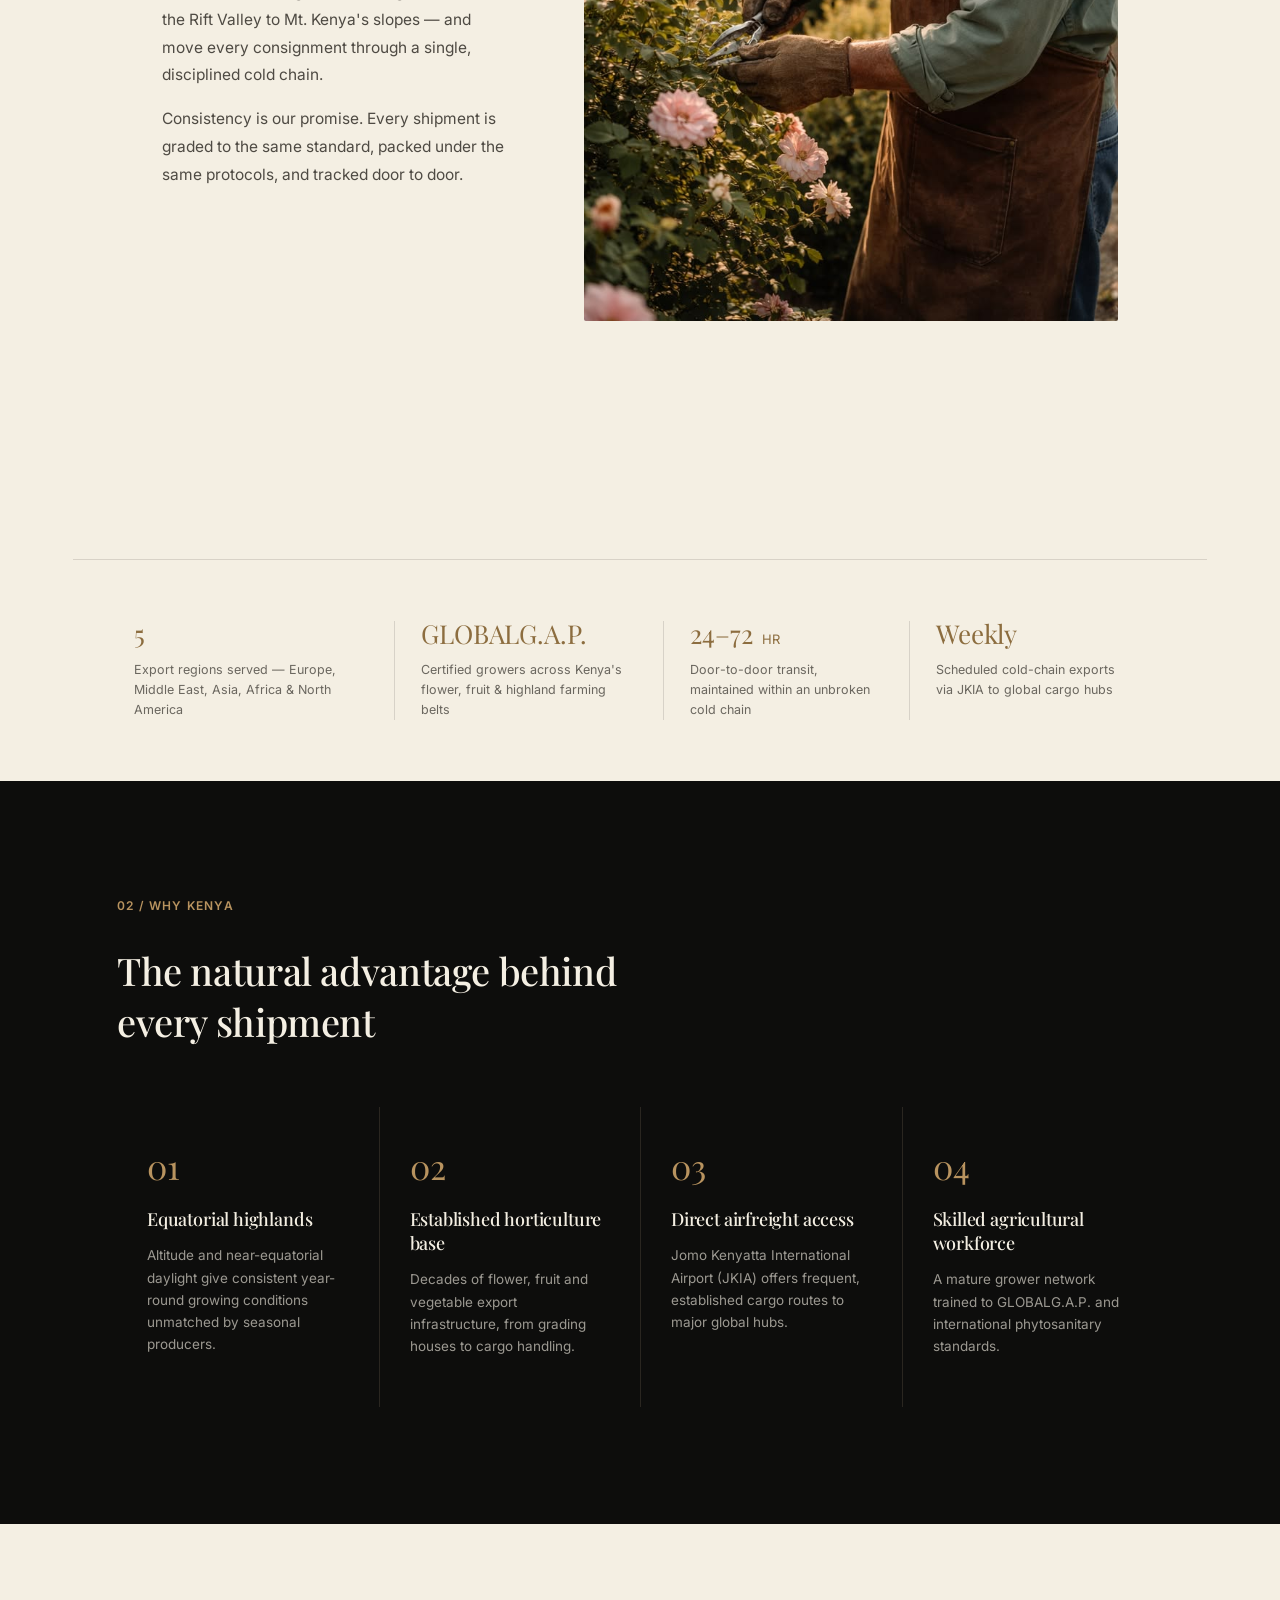
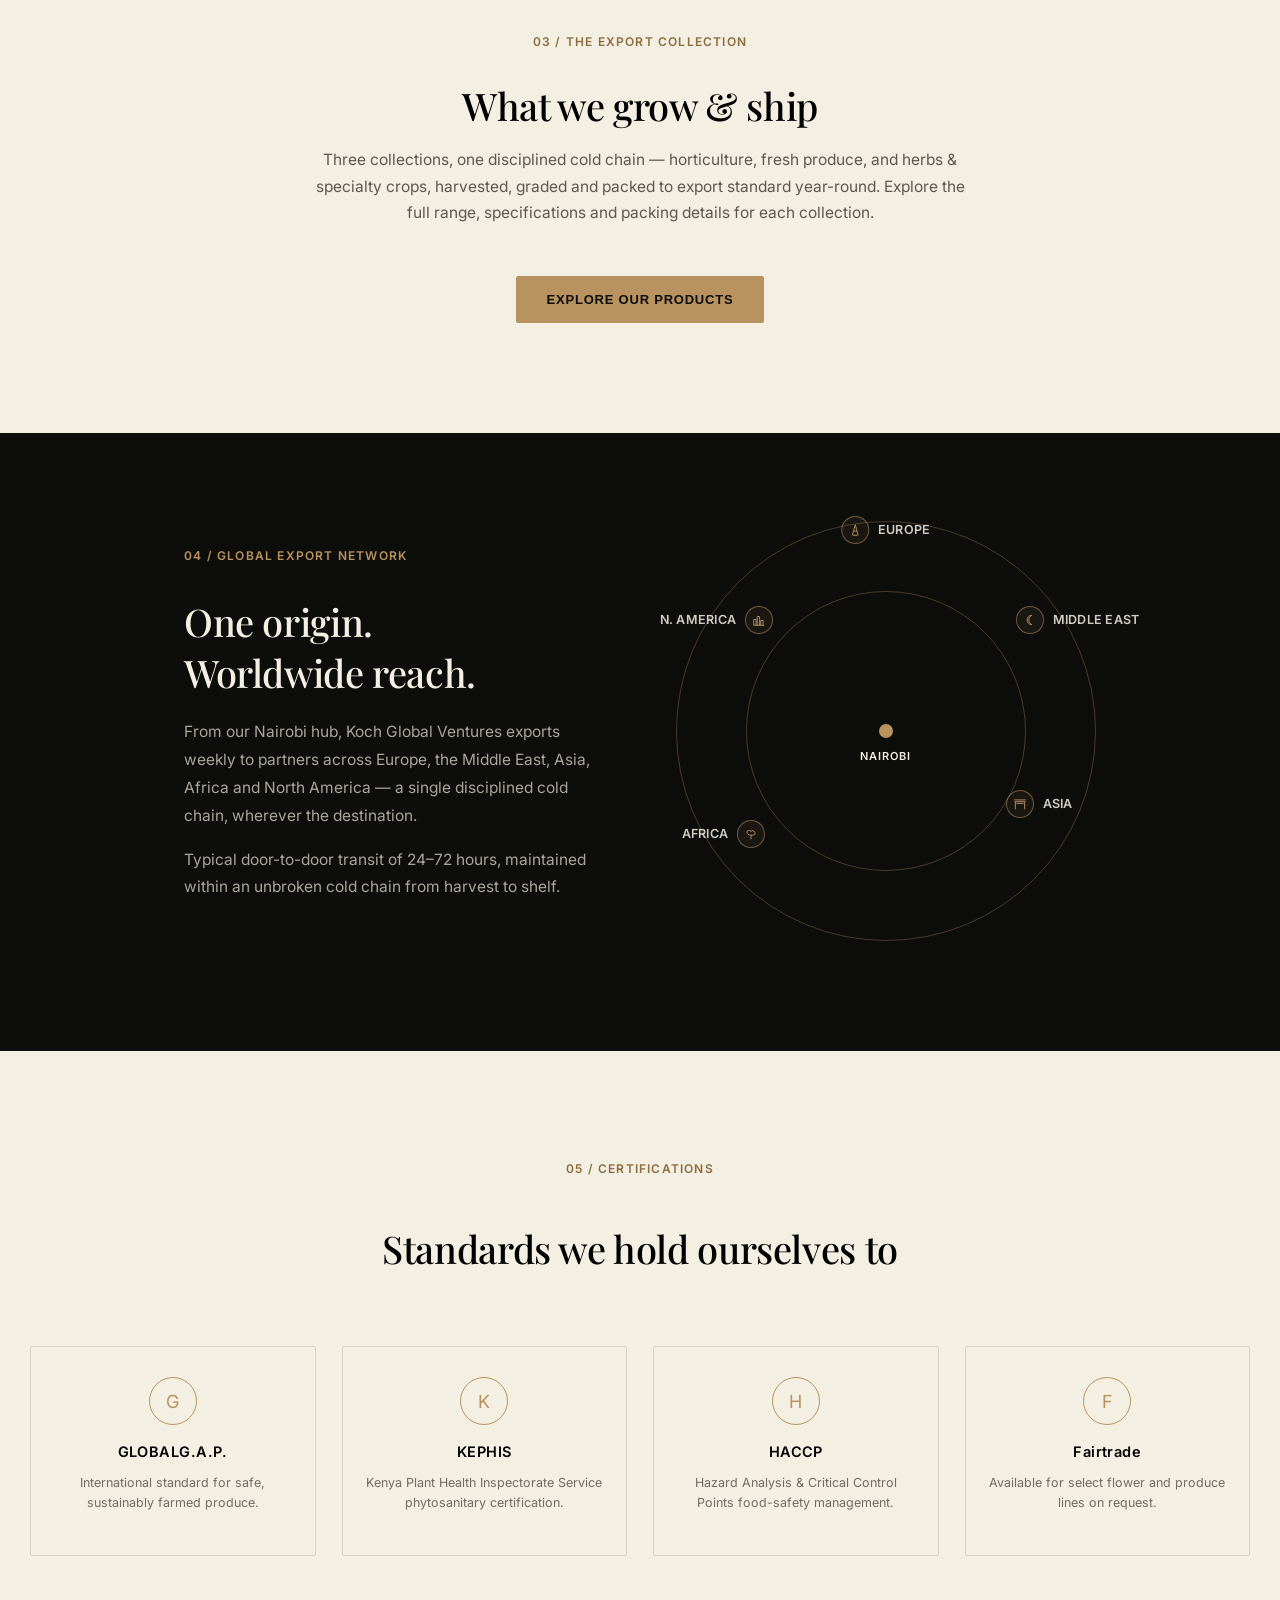
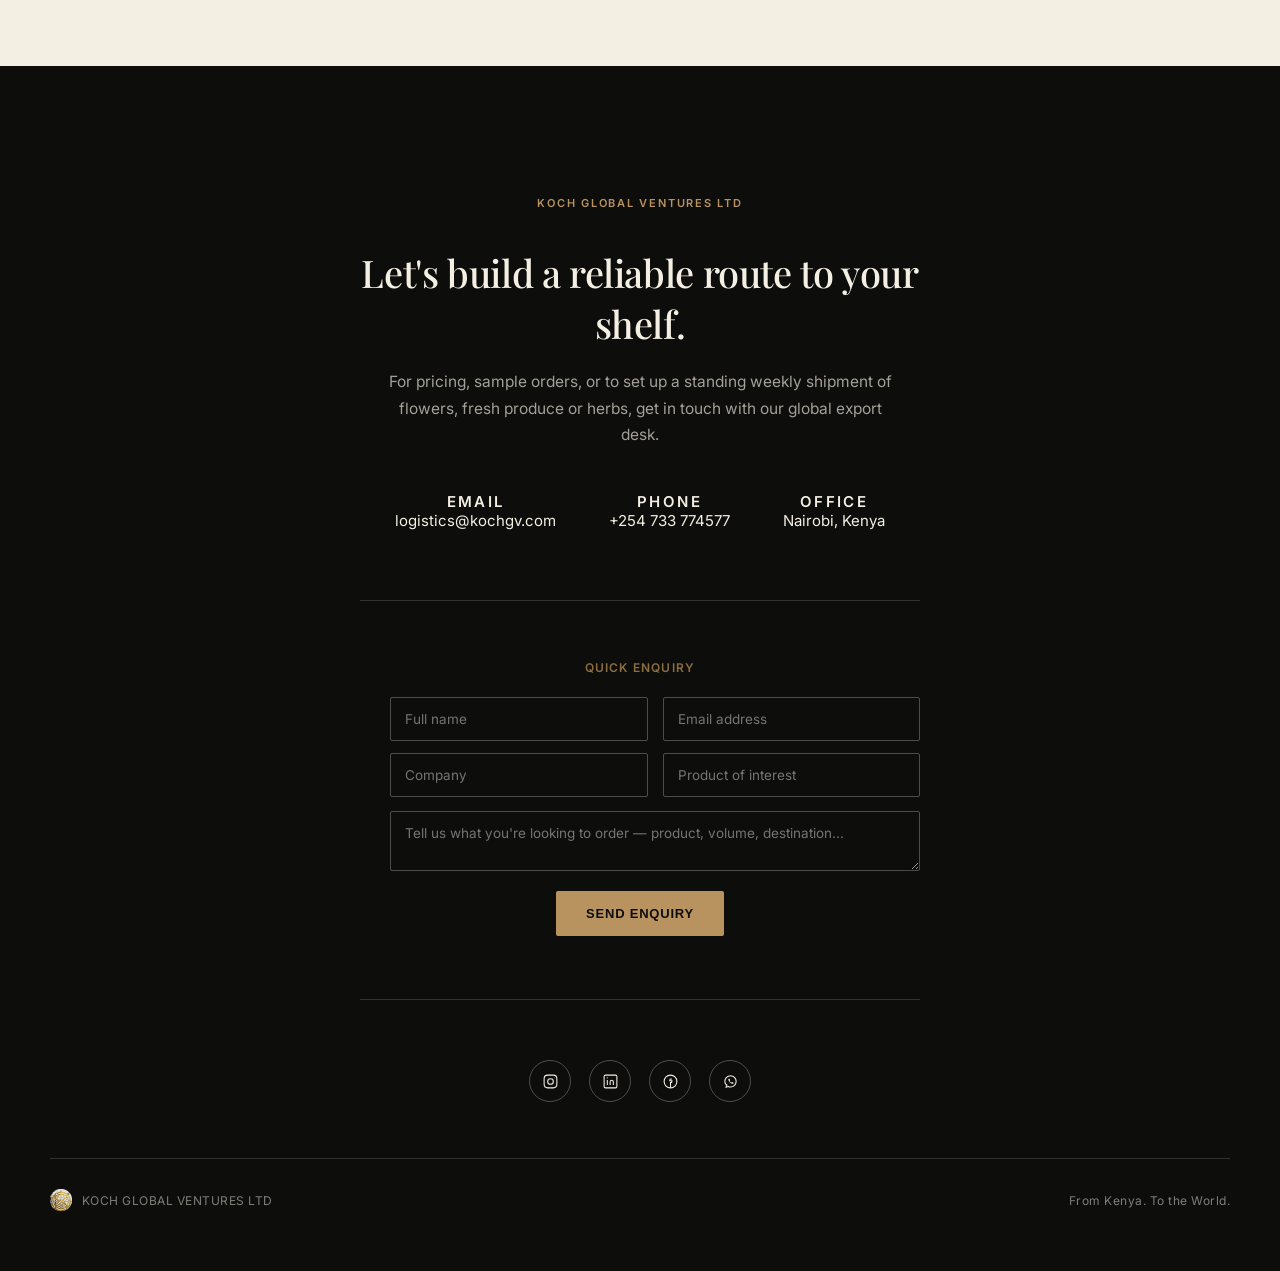
==== commit 664ab340: "feat : making section seven of the home page adaptive" ====
--- a/index.html
+++ b/index.html
@@ -244,7 +244,7 @@
             </div>
         </section>
 
-        <!-- <section class="section-seven" id="contacts">
+        <section class="section-seven" id="contacts">
             <div class="footer">
                 <div class="footer-title">Koch Global Ventures Ltd</div>
                 <h2>Let's build a reliable route to your shelf.</h2>
@@ -283,7 +283,7 @@
                         <textarea name="" id="" 
                             placeholder="Tell us what you're looking to order — product, volume, destination..."
                         ></textarea>
-                        <div><button type="button">send enquiry</button></div>
+                        <div class="send-quiry-quote"><button type="button">send enquiry</button></div>
                     </form>
                 </div>
 
@@ -310,6 +310,6 @@
                     <span>From Kenya. To the World.</span>
                 </div>
             </div>
-        </section> -->
+        </section>
 </body>
 </html>
--- a/Sections/HomePageStyles/sectionseven.css
+++ b/Sections/HomePageStyles/sectionseven.css
@@ -17,6 +17,7 @@
     letter-spacing: 0.16em;
     text-transform: uppercase;
     color: #B8935F;
+    margin-bottom: 37px;
 }
 
 .footer h2{
@@ -192,4 +193,99 @@
 .flogo img {
     display: block;
     max-width: 100%;
+}
+
+@media (max-width:1833px){
+    .footer h2{
+        font-size: 38px;
+    }
+}
+
+@media (max-width:1205px){
+    .footer h2{
+        font-size: 28px;
+    }
+}
+
+@media (max-width: 970px) {
+    .footer h2 {
+        font-size: 38px;
+    }
+}
+
+@media (max-width: 863px) {
+    .footer h2 {
+        font-size: 21px;
+    }
+
+    .footer p {
+        font-size: 14px;
+        line-height: 1.8;
+    }
+    .send-quiry-quote button{
+        font-size: 8px;
+        padding: 14px;
+    }
+}
+
+
+@media (max-width:581px){
+    .epo-item {
+        font-size: 13px;
+    }
+
+    .quick-enquiry {
+        font-size: 11px;
+    }
+
+    .form-entry-footer{
+        max-width: 402px;
+        margin-left: 28px;
+    }
+
+    .form-filling {
+        display: flex;
+        flex-direction: column;
+        align-items: flex-start;
+        padding: 0px 5px;
+    }
+
+    .footer{
+        margin-top: -70px;
+    }
+}
+
+@media (max-width: 500px) {
+    .footer h2 {
+        font-size: 23px;
+    }
+
+    .footer p {
+        font-size: 10px;
+    }
+
+    .form-entry-footer{
+        display: none;
+    }
+
+    .footer-ending{
+        font-size: 9px;
+        padding-top: 14px;
+        gap: 8px
+    }
+
+    .social-row a {
+        width: 22px;
+        height: 22px;
+    }
+}
+
+@media (max-width: 438px) {
+    .footer h2 {
+        font-size: 23px;
+    }
+
+    .footer p {
+        font-size: 13px;
+    }
 }
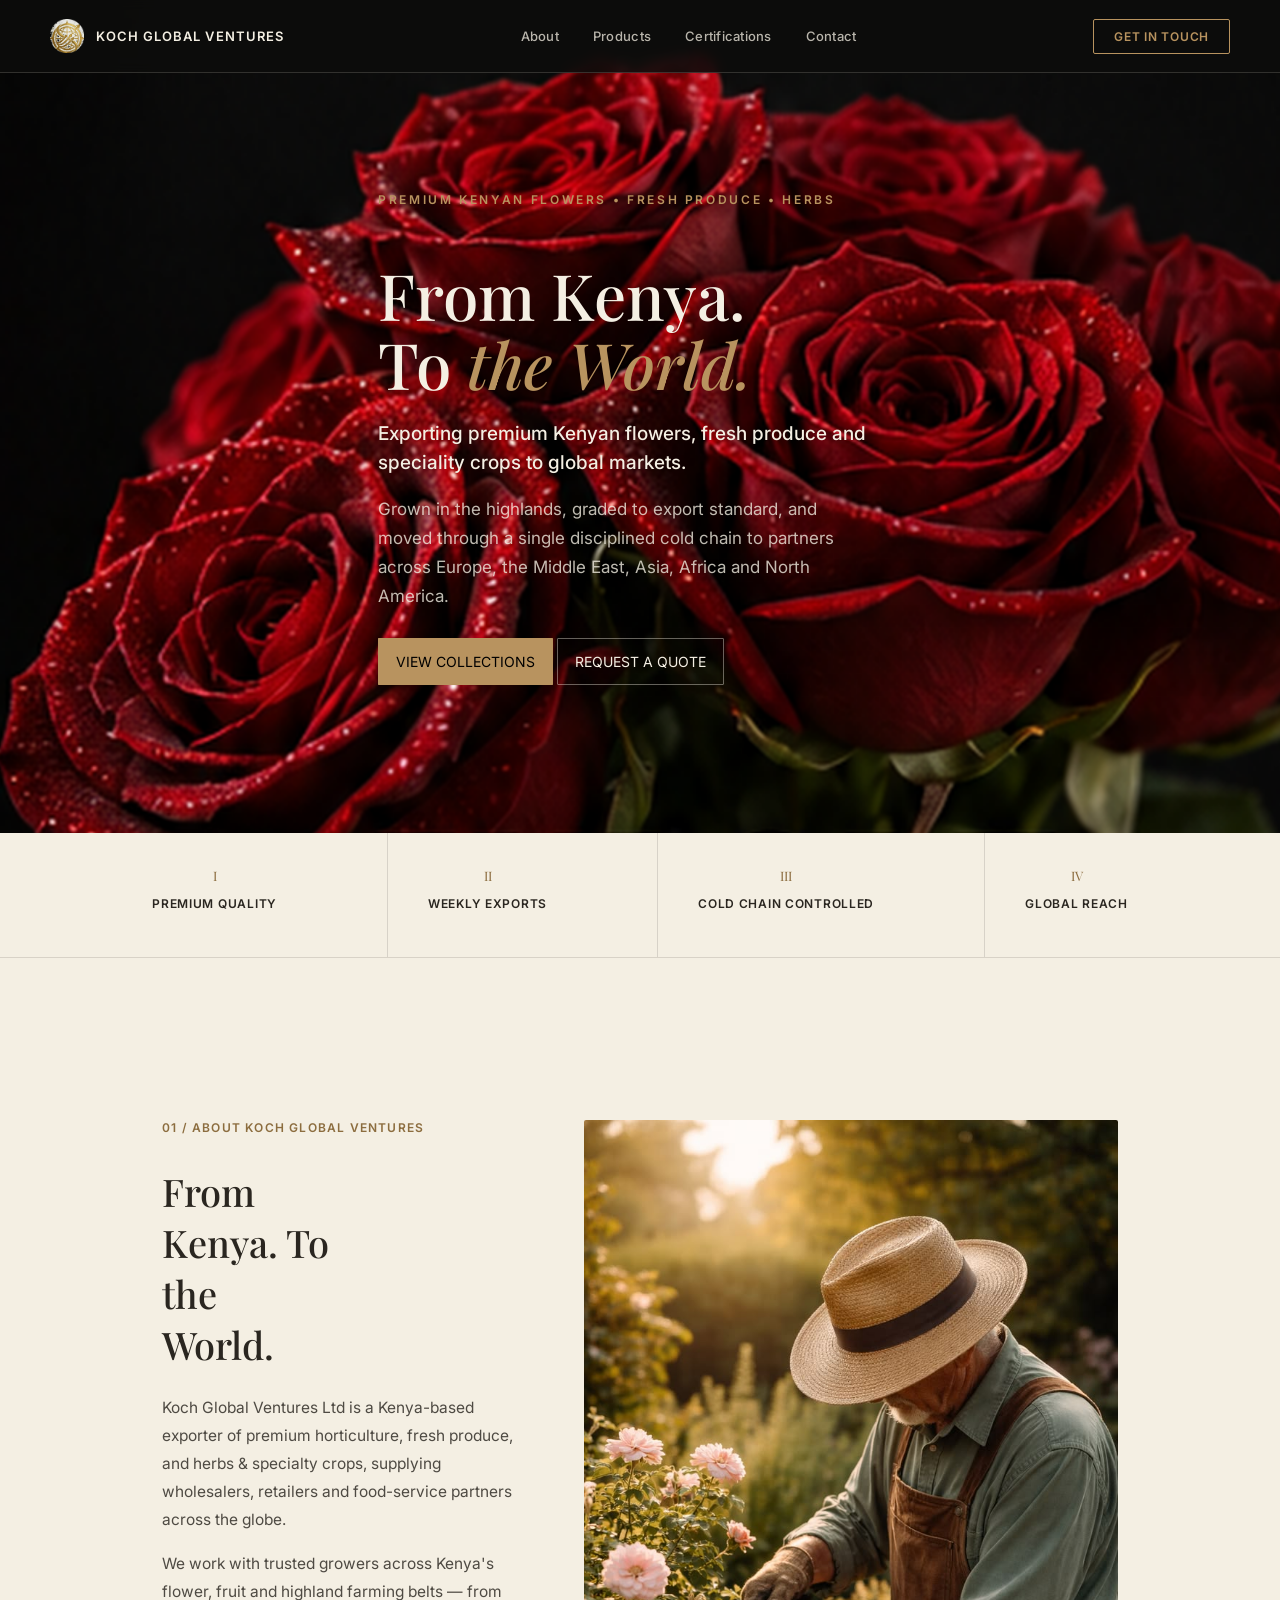
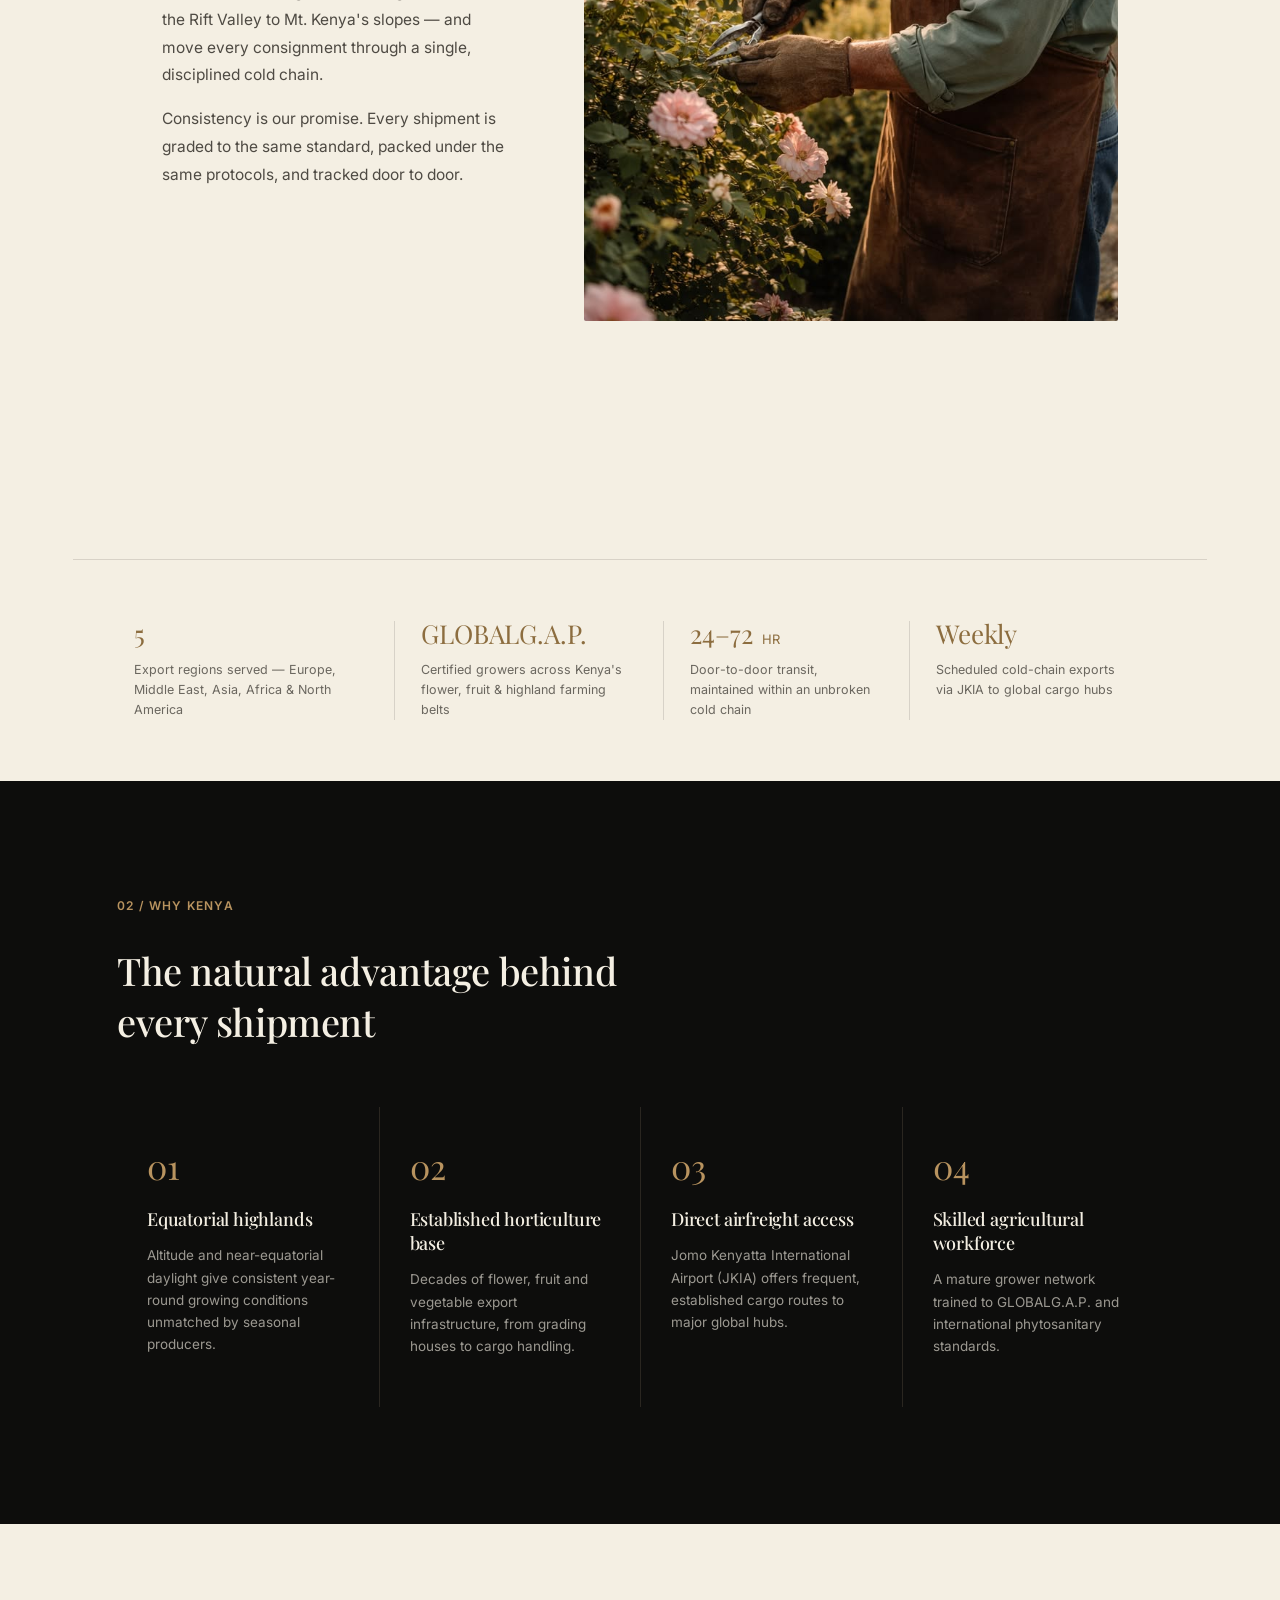
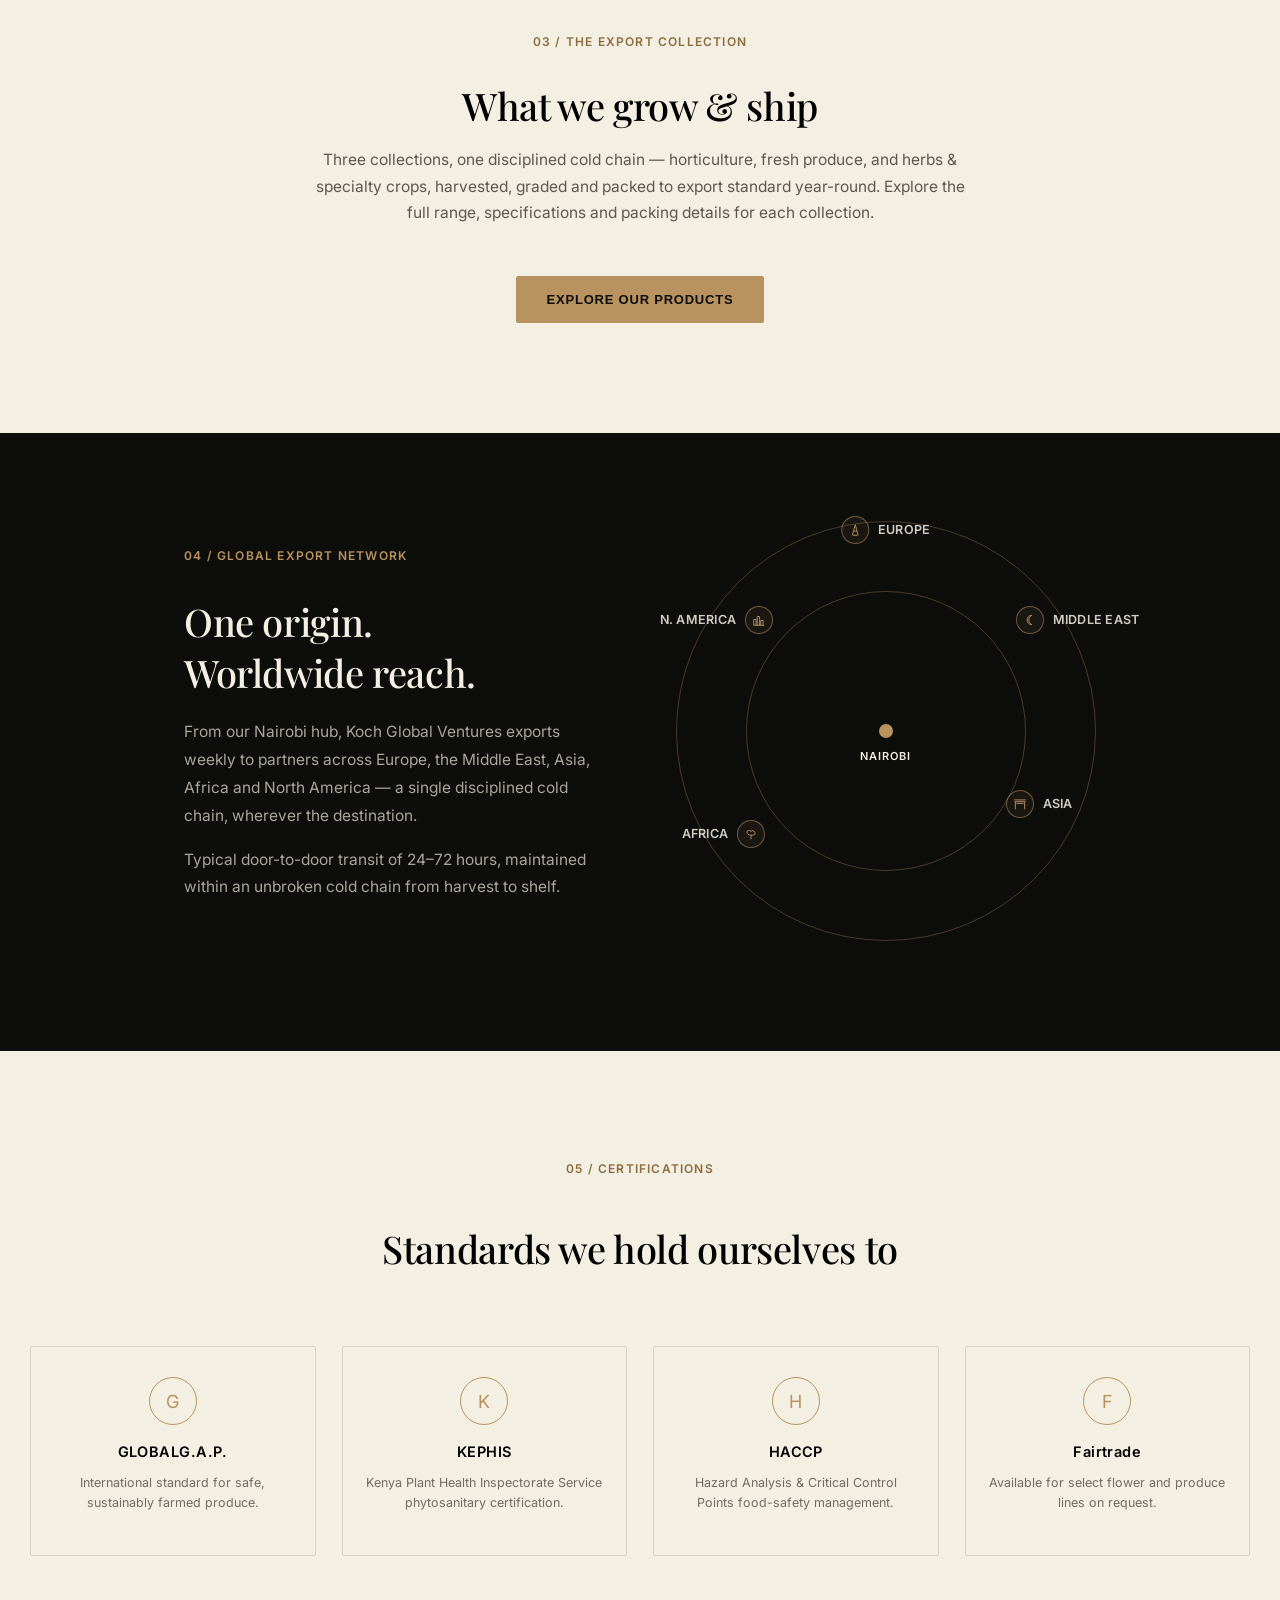
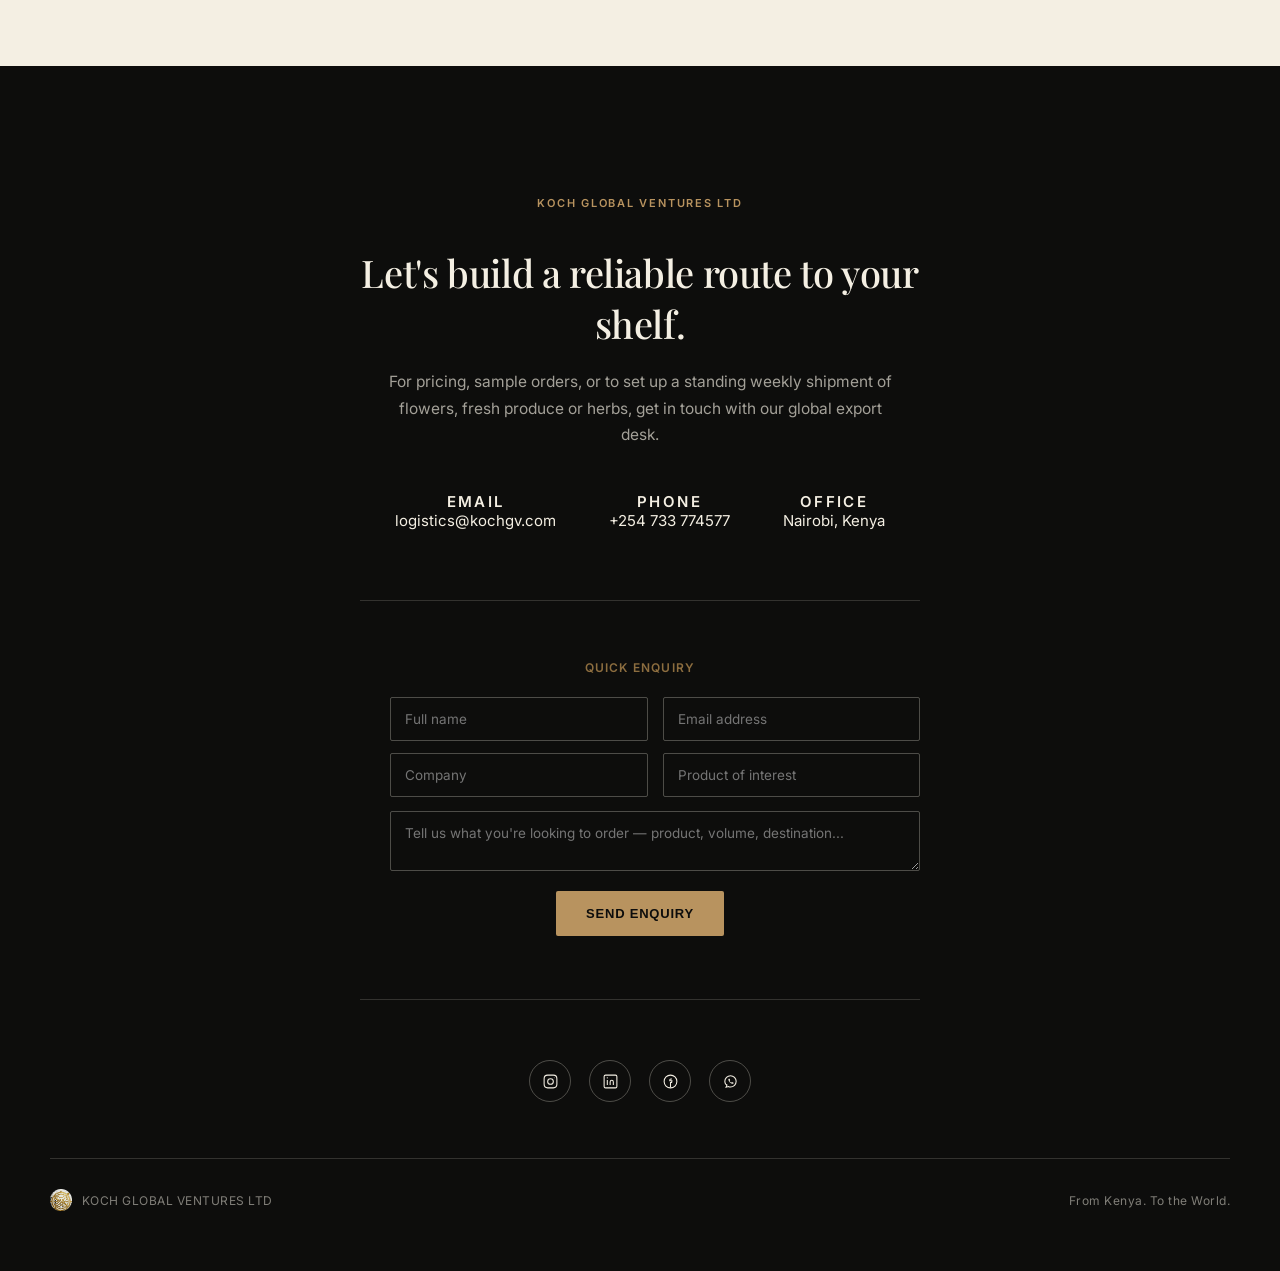
==== commit 21d9440a: "feat : Implementation of the burger menu for the header" ====
--- a/index.html
+++ b/index.html
@@ -18,7 +18,7 @@
     <title>Koch Global Ventures</title>
 </head>
 <body>
-        <!-- <header class="nav-head">
+        <header class="nav-head">
             <div class="nav-header">            
                 <div class="nav-title">
                     <img src="./Icons/koch_logo.png" alt="">
@@ -32,8 +32,25 @@
                     <a href="#contacts">Contact</a>
                 </nav>
                 <a href="#contact" class="nav-cta">Get in touch</a>
-            </div>
-        </header> -->
+                
+                <div class="burger-menu" id="burgerMenu">
+                    <div class="menu-lines"></div>
+                    <div class="menu-lines"></div>
+                    <div class="menu-lines"></div>
+                </div>
+
+                <!-- Mobile navigation -->
+                <div class="mobile-nav" id="mobileNav">
+                    <a href="#about">About</a>
+                    <a href="">Products</a>
+                    <a href="#certifications">Certifications</a>
+                    <a href="#contacts">Contact</a>
+                    <a href="#contact" class="mobile-cta">Get in touch</a>
+                </div>
+            </div>
+
+            
+        </header>
         <section class="section-one" id="about">
             <div class="section-one-intro"  style="background-image: url('./Icons/intro.png');
                 background-repeat: no-repeat;background-size: cover; backdrop-filter: blur(10px);"
@@ -311,5 +328,38 @@
                 </div>
             </div>
         </section>
+
+        <script>
+            const burgerMenu = document.getElementById("burgerMenu")
+            const mobileNav = document.getElementById("mobileNav")
+            const body = document.body;
+
+
+            //toggle menu on click
+            burgerMenu.addEventListener('click', function(e){
+                e.stopPropagation()
+                this.classList.toggle('active')
+                mobileNav.classList.toggle('active')
+                body.classList.toggle('no-scroll')
+            })
+
+            //close menu when clicked 'a'
+            const mobileLinks = document.querySelectorAll('a')
+            mobileLinks.forEach(link=>{
+                link.addEventListener('click', ()=>{
+                    burgerMenu.classList.remove('active')
+                    mobileNav.classList.remove('active')
+                    body.classList.remove('no-scroll')
+                })
+            })
+
+            mobileNav.addEventListener('click', function(e){
+                e.stopPropagation()
+                this.classList.remove('active')
+                burgerMenu.classList.remove('active')
+                body.classList.remove('no-scroll')
+            })
+
+        </script>
 </body>
 </html>
--- a/Sections/HomePageStyles/sectionone.css
+++ b/Sections/HomePageStyles/sectionone.css
@@ -194,6 +194,7 @@
         flex-direction: column;
         align-items: center;
         max-width: 430px;
+        padding-top: 30px;
     }
 
     .ventures p {
--- a/Sections/HomePageStyles/sectionseven.css
+++ b/Sections/HomePageStyles/sectionseven.css
@@ -255,6 +255,11 @@
     }
 }
 
+@media (max-width:522px){
+    .epo-item {
+        font-size: 10px;
+    }
+}
 @media (max-width: 500px) {
     .footer h2 {
         font-size: 23px;
@@ -288,4 +293,30 @@
     .footer p {
         font-size: 13px;
     }
+}
+
+@media (max-width:432px){
+    .epo-item {
+        font-size: 8px;
+    }
+}
+
+@media (max-width:392px){
+    .epo-item {
+        font-size: 12px;
+    }
+
+    .email-phone-office {
+        justify-content: center;
+        gap: 14px;
+        margin-bottom: 22px;
+        display: grid;
+        grid-template-columns: repeat(2, 1fr);
+    }
+}
+
+@media (max-width:322px){
+    .epo-item {
+        font-size: 10px;
+    }
 }
--- a/Sections/HomePageStyles/header.css
+++ b/Sections/HomePageStyles/header.css
@@ -66,4 +66,141 @@
     text-transform: uppercase;
     border-radius: 2px;
     transition: all .2s;
+}
+
+
+.burger-menu {
+    display: none;
+}
+
+.mobile-nav{
+    display: none;
+    position:fixed;
+    top:0;
+    right: -100%;
+    /* width: 89%; */
+    height: 100vh;
+    background: #0D0D0C;
+    padding: 100px 40px 40px;
+    flex-direction: column;
+    align-items: center;
+    gap: 30px;
+    transition: right 0.3s ease;
+    z-index: 999;
+}
+
+.mobile-nav.active{
+    right: 0;
+    display: flex;
+}
+
+.mobile-nav a {
+    text-decoration: none;
+    font-family: 'Inter', sans-serif;
+    transition: color 0.3s ease;
+    font-size: 12px;
+    font-weight: 500;
+    color: #B8935F;
+    letter-spacing: 0.10em;
+    text-transform: uppercase;
+    margin-bottom: 0;
+}
+
+.mobile-nav a:hover {
+    color: #F4EFE3;
+}
+
+
+.mobile-cta {
+    background: #B8935F;
+    color: #0D0D0C !important;
+    padding: 12px 22px;
+    border-radius: 4px;
+    font-size: 12px !important;
+    font-weight: 500 !important;
+    margin-top: -5px;
+}
+
+.mobile-cta:hover {
+    background: #F4EFE3 !important;
+    color: #0D0D0C !important;
+}
+
+/* Burger Menu animation when active */
+.burger-menu.active .menu-lines:nth-child(1){
+    transform: rotate(45deg);
+}
+
+.burger-menu.active .menu-lines:nth-child(2){
+    opacity: 0;
+}
+
+.burger-menu.active .menu-lines:nth-child(3){
+    transform: rotate(-45deg) ;
+}
+
+body.no-scroll {
+    overflow: hidden;
+}
+
+@media(max-width:830px){
+    .nav-cta{
+        padding: 7px 8px;
+        font-size: 9px;
+    }
+
+    .nav-links a {
+        font-size: 11px;
+    }
+
+    div.nav-title span {
+        font-size: 11px;
+    }
+
+    div.nav-title img {
+        height: 25px;
+        width: 25px;
+    }
+}
+
+@media (max-width:705px){
+    .nav-links, .nav-cta{
+        display: none;
+    }
+
+    .burger-menu{
+        display: flex;
+        flex-direction: column;
+        gap: 7px;
+        margin-right: -24px;
+    }
+
+    .menu-lines{
+        background: #B8935F;
+        width: 30px;
+        height: 2px;
+        border-radius: 5px;        
+    }
+
+    .mobile-nav{
+        display: flex;
+        right: -112%;
+    }
+
+    .mobile-nav.active{
+        right: 0;
+    }
+}
+
+
+
+
+@media (max-width:439px){
+    .mobile-nav a {
+        font-size: 11px;
+    }
+
+    .mobile-cta {
+        font-size: 11px !important;
+    }
 }
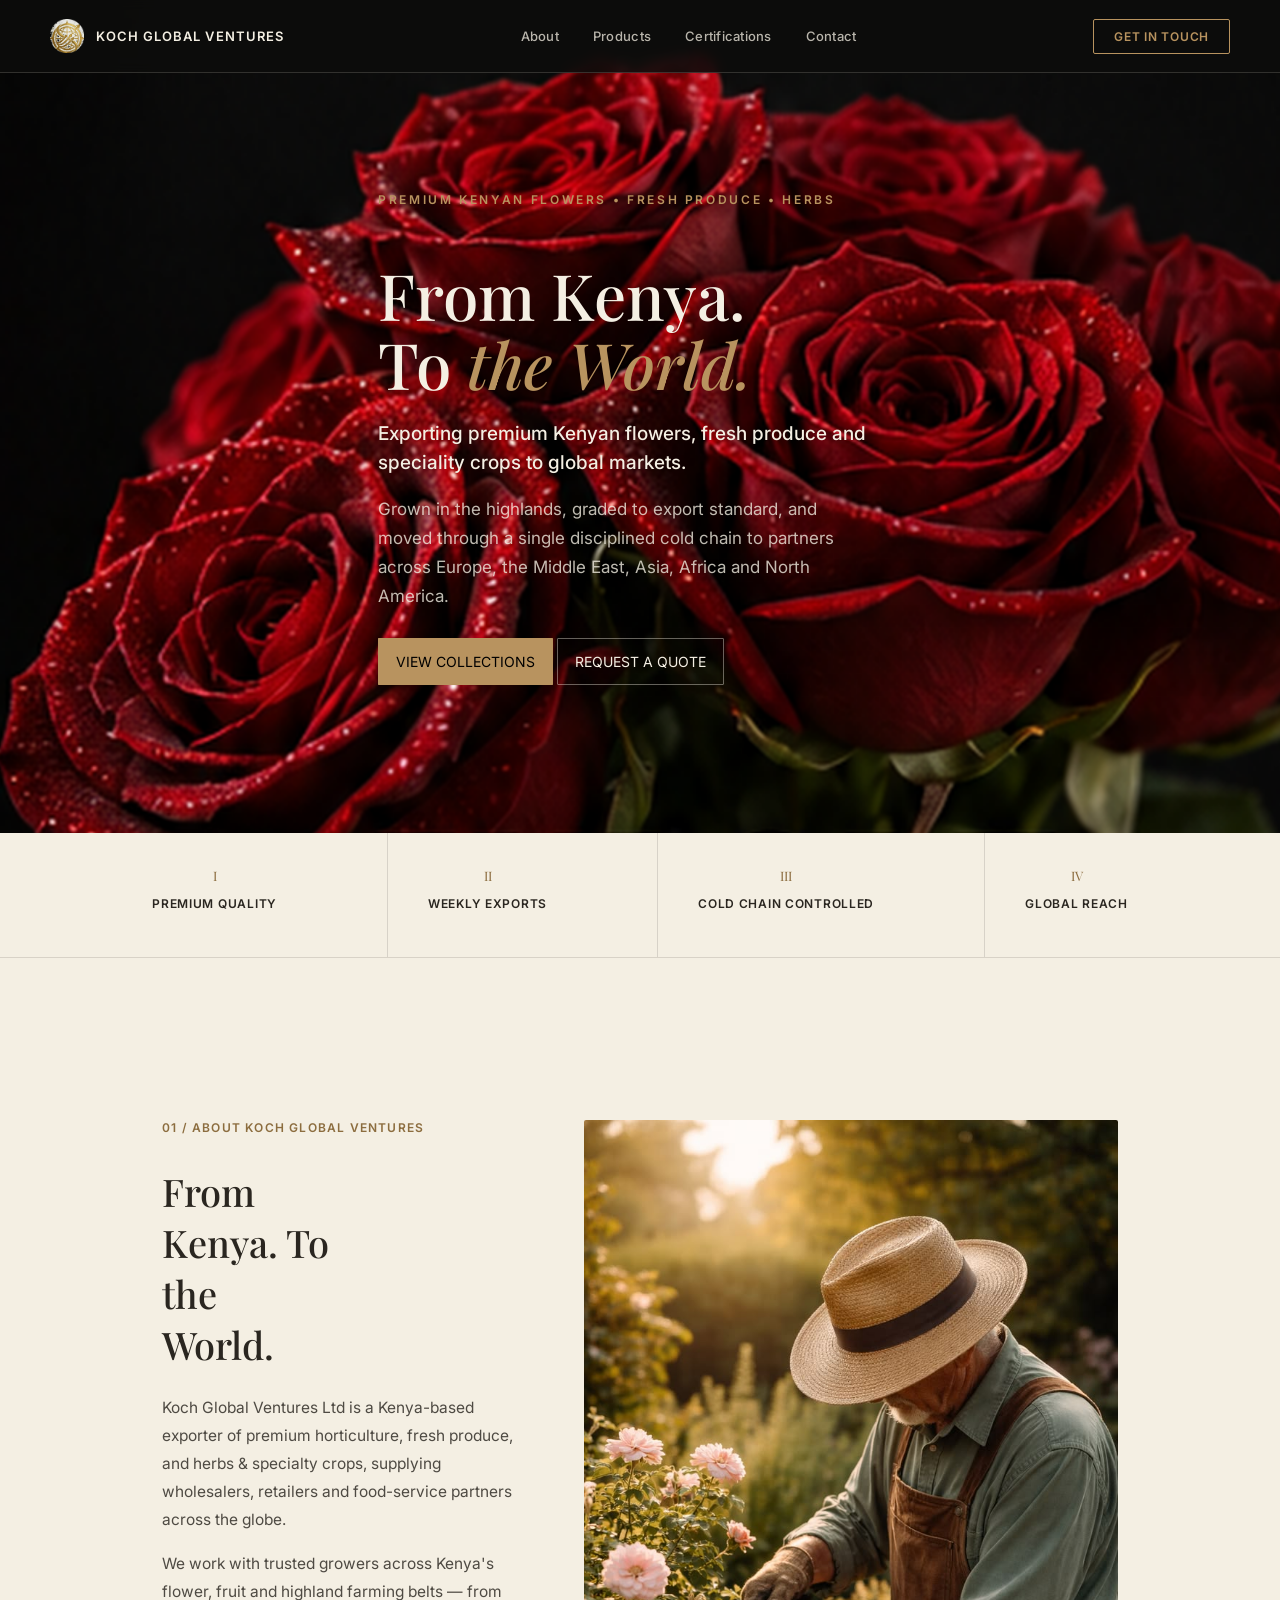
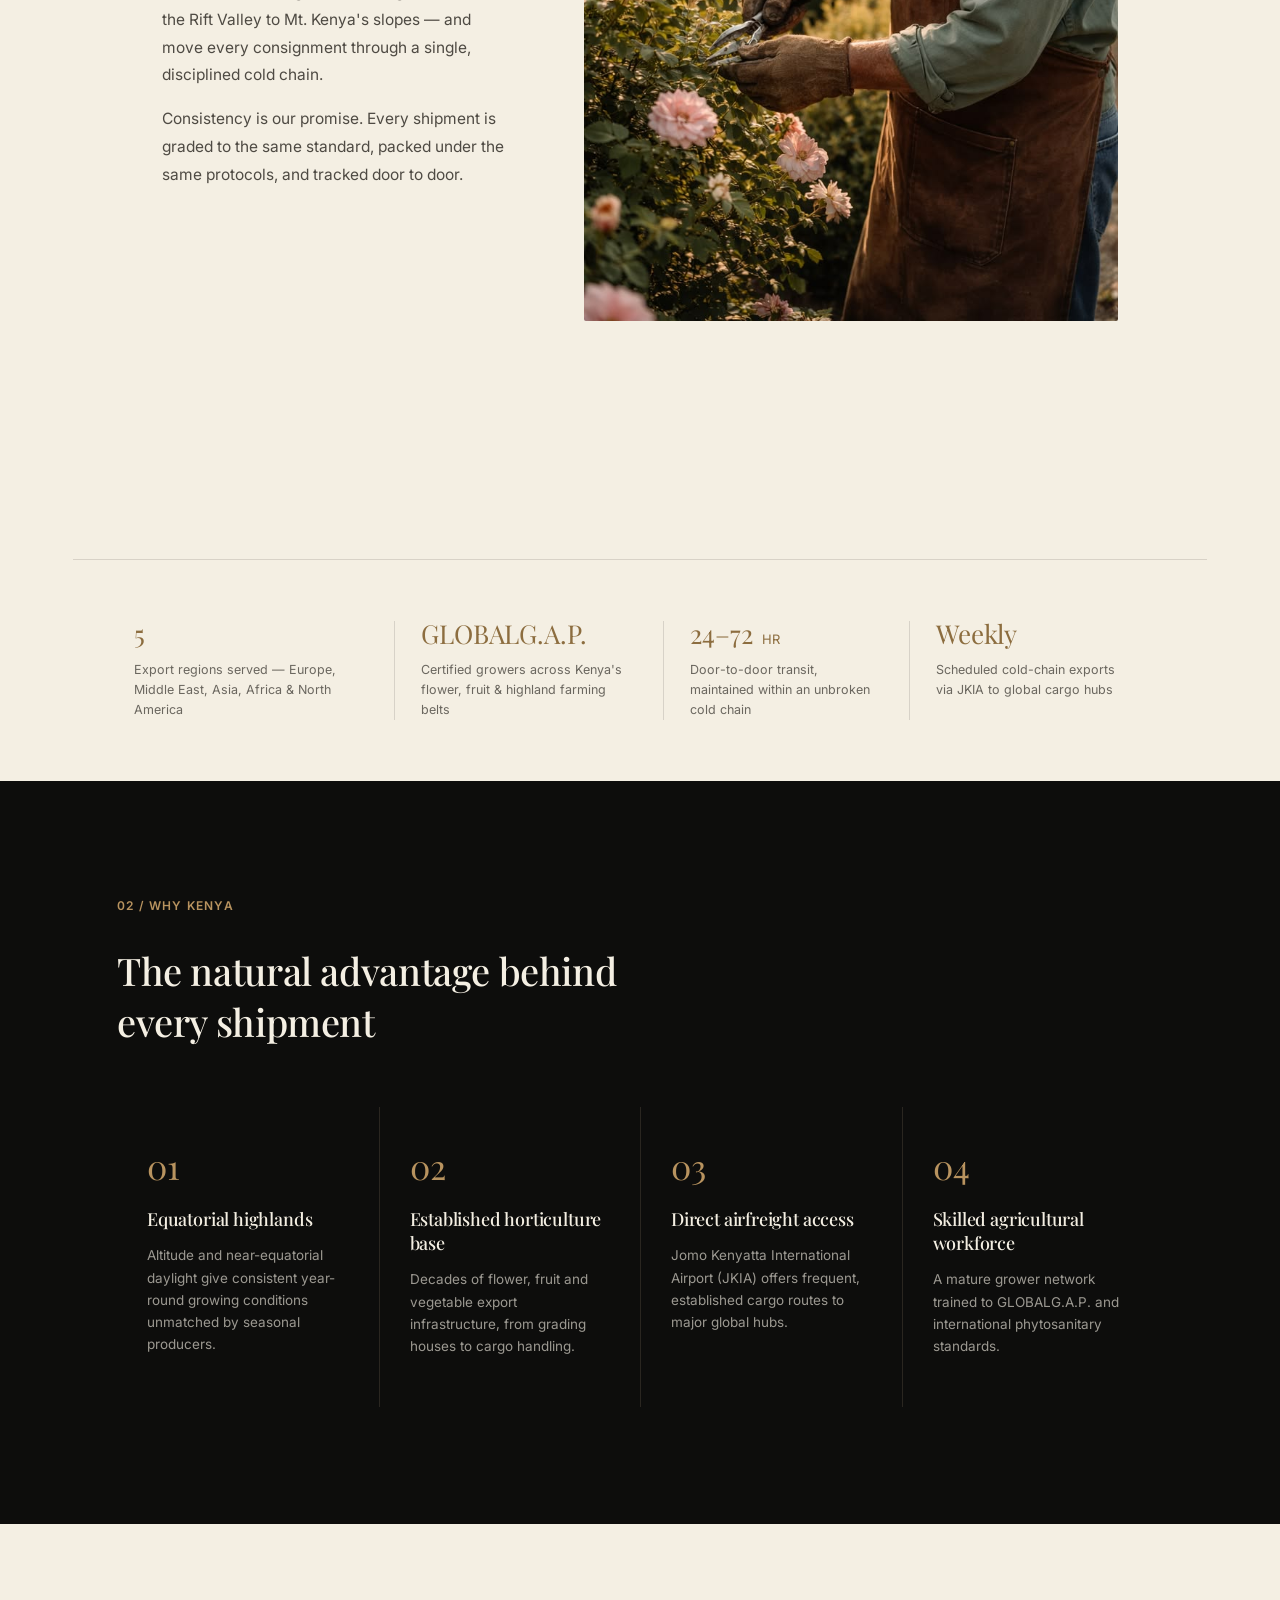
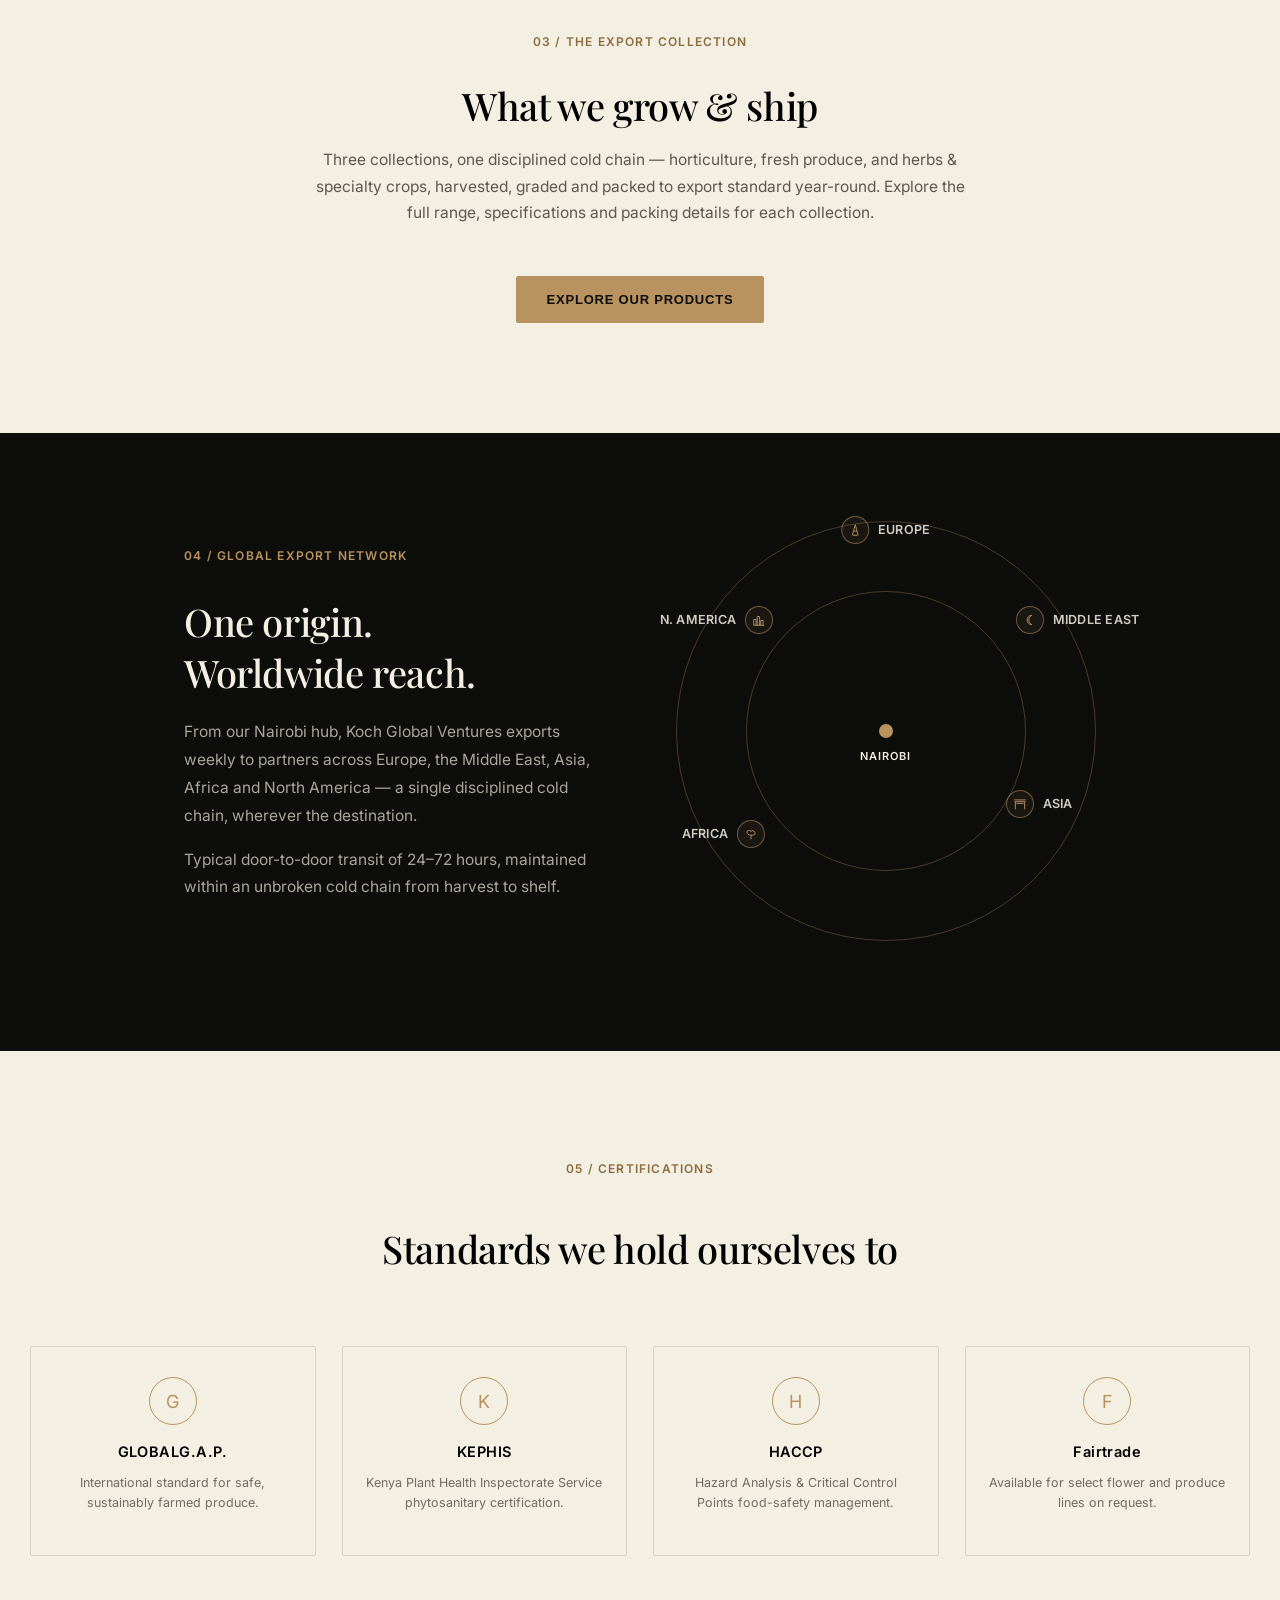
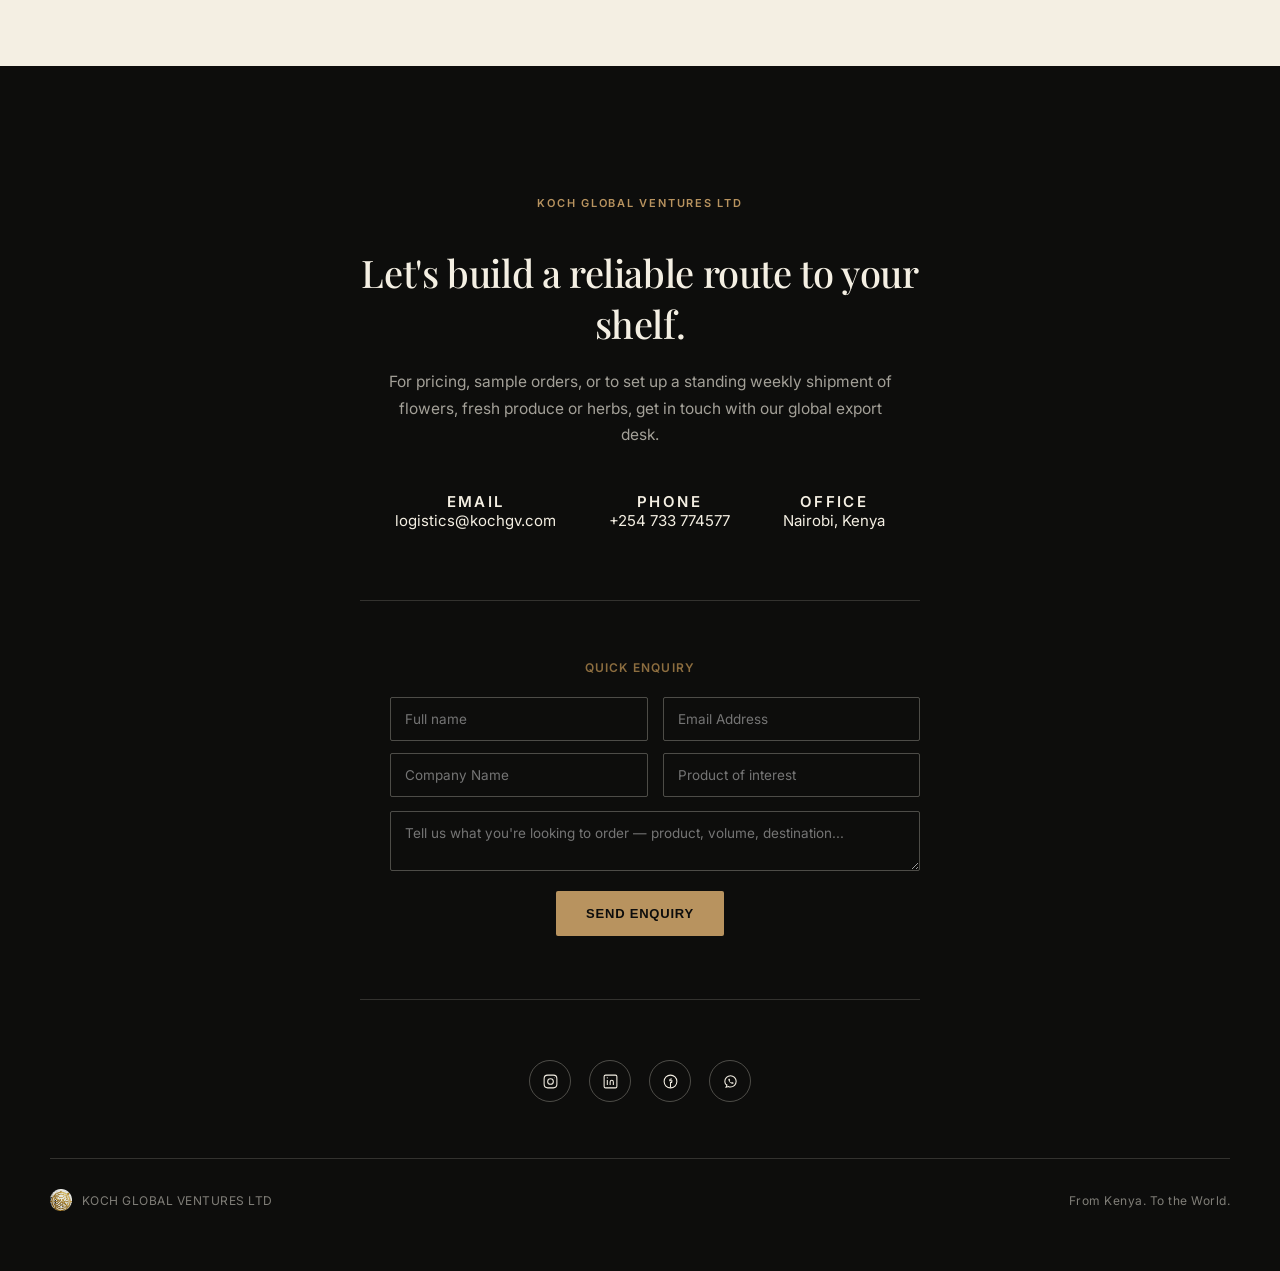
==== commit 2699e610: "feat : Additional of a whatsapp form" ====
--- a/index.html
+++ b/index.html
@@ -27,11 +27,11 @@
                 
                 <nav class="nav-links">
                     <a href="#about">About</a>
-                    <a href="">Products</a>
+                    <a href="./Collection/collection.html">Products</a>
                     <a href="#certifications">Certifications</a>
                     <a href="#contacts">Contact</a>
                 </nav>
-                <a href="#contact" class="nav-cta">Get in touch</a>
+                <a href="../GetInTouch/getintouch.html" class="nav-cta">Get in touch</a>
                 
                 <div class="burger-menu" id="burgerMenu">
                     <div class="menu-lines"></div>
@@ -41,11 +41,12 @@
 
                 <!-- Mobile navigation -->
                 <div class="mobile-nav" id="mobileNav">
+                    <img src="./Icons/koch_logo.png" alt="">
                     <a href="#about">About</a>
-                    <a href="">Products</a>
+                    <a href="./Collection/collection.html">Products</a>
                     <a href="#certifications">Certifications</a>
-                    <a href="#contacts">Contact</a>
-                    <a href="#contact" class="mobile-cta">Get in touch</a>
+                    <a href="../#contacts">Contact</a>
+                    <a href="./GetInTouch/getintouch.html" class="mobile-cta">Get in touch</a>
                 </div>
             </div>
 
@@ -71,7 +72,7 @@
                     </div>
                     <div>
                         <a class="view-collection" href="./Collection/collection.html">view collections</a>
-                        <a class="request-qoute" href="#contacts">request a quote</a>
+                        <a class="request-qoute" href="../GetInTouch/getintouch.html">request a quote</a>
                     </div>
                 </div>
             </div>
@@ -289,18 +290,28 @@
                         <div class="quick-enquiry">QUICK ENQUIRY</div>
                         <div class="form-input">
                             <div>                           
-                                <div class="input-data"><input type="text" placeholder="Full name"/></div>
-                                <div class="input-data"><input type="text" placeholder="Company"/></div>
+                                <div class="input-data">
+                                    <input type="text" id="full_name" placeholder="Full name"/>
+                                </div>
+                                <div class="input-data">
+                                    <input type="text"  id="company_name" placeholder="Company Name"/>
+                                </div>
                             </div>
                             <div>                            
-                                <div class="input-data"><input type="text" placeholder="Email address"/></div>
-                                <div class="input-data"><input type="text" placeholder="Product of interest"/></div>
+                                <div class="input-data">
+                                    <input type="email" id="email" placeholder="Email Address"/>
+                                </div>
+                                <div class="input-data">
+                                    <input type="text"  id="product-of-interest" placeholder="Product of interest"/>
+                                </div>
                             </div>
                         </div>
-                        <textarea name="" id="" 
+                        <textarea name="" id="tell-us" 
                             placeholder="Tell us what you're looking to order — product, volume, destination..."
                         ></textarea>
-                        <div class="send-quiry-quote"><button type="button">send enquiry</button></div>
+                        <div class="send-quiry-quote">
+                            <button type="button" onclick="sendToWhatsApp()">send enquiry</button>
+                        </div>
                     </form>
                 </div>
 
@@ -329,37 +340,7 @@
             </div>
         </section>
 
-        <script>
-            const burgerMenu = document.getElementById("burgerMenu")
-            const mobileNav = document.getElementById("mobileNav")
-            const body = document.body;
-
-
-            //toggle menu on click
-            burgerMenu.addEventListener('click', function(e){
-                e.stopPropagation()
-                this.classList.toggle('active')
-                mobileNav.classList.toggle('active')
-                body.classList.toggle('no-scroll')
-            })
-
-            //close menu when clicked 'a'
-            const mobileLinks = document.querySelectorAll('a')
-            mobileLinks.forEach(link=>{
-                link.addEventListener('click', ()=>{
-                    burgerMenu.classList.remove('active')
-                    mobileNav.classList.remove('active')
-                    body.classList.remove('no-scroll')
-                })
-            })
-
-            mobileNav.addEventListener('click', function(e){
-                e.stopPropagation()
-                this.classList.remove('active')
-                burgerMenu.classList.remove('active')
-                body.classList.remove('no-scroll')
-            })
-
-        </script>
+        <script src="./BurgerMenu/menu.js"></script>
+        <script src="./whatsapp.js"></script>
 </body>
 </html>
--- a/Sections/HomePageStyles/header.css
+++ b/Sections/HomePageStyles/header.css
@@ -110,6 +110,12 @@
     color: #F4EFE3;
 }
 
+.mobile-nav img{
+    width: 28px;
+    position: relative;
+    top: -77px;
+    margin-bottom: -56px;
+}
 
 .mobile-cta {
     background: #B8935F;
@@ -203,4 +209,8 @@
     .mobile-cta {
         font-size: 11px !important;
     }
+
+    .mobile-nav img {
+        width: 24px;
+    }
 }
